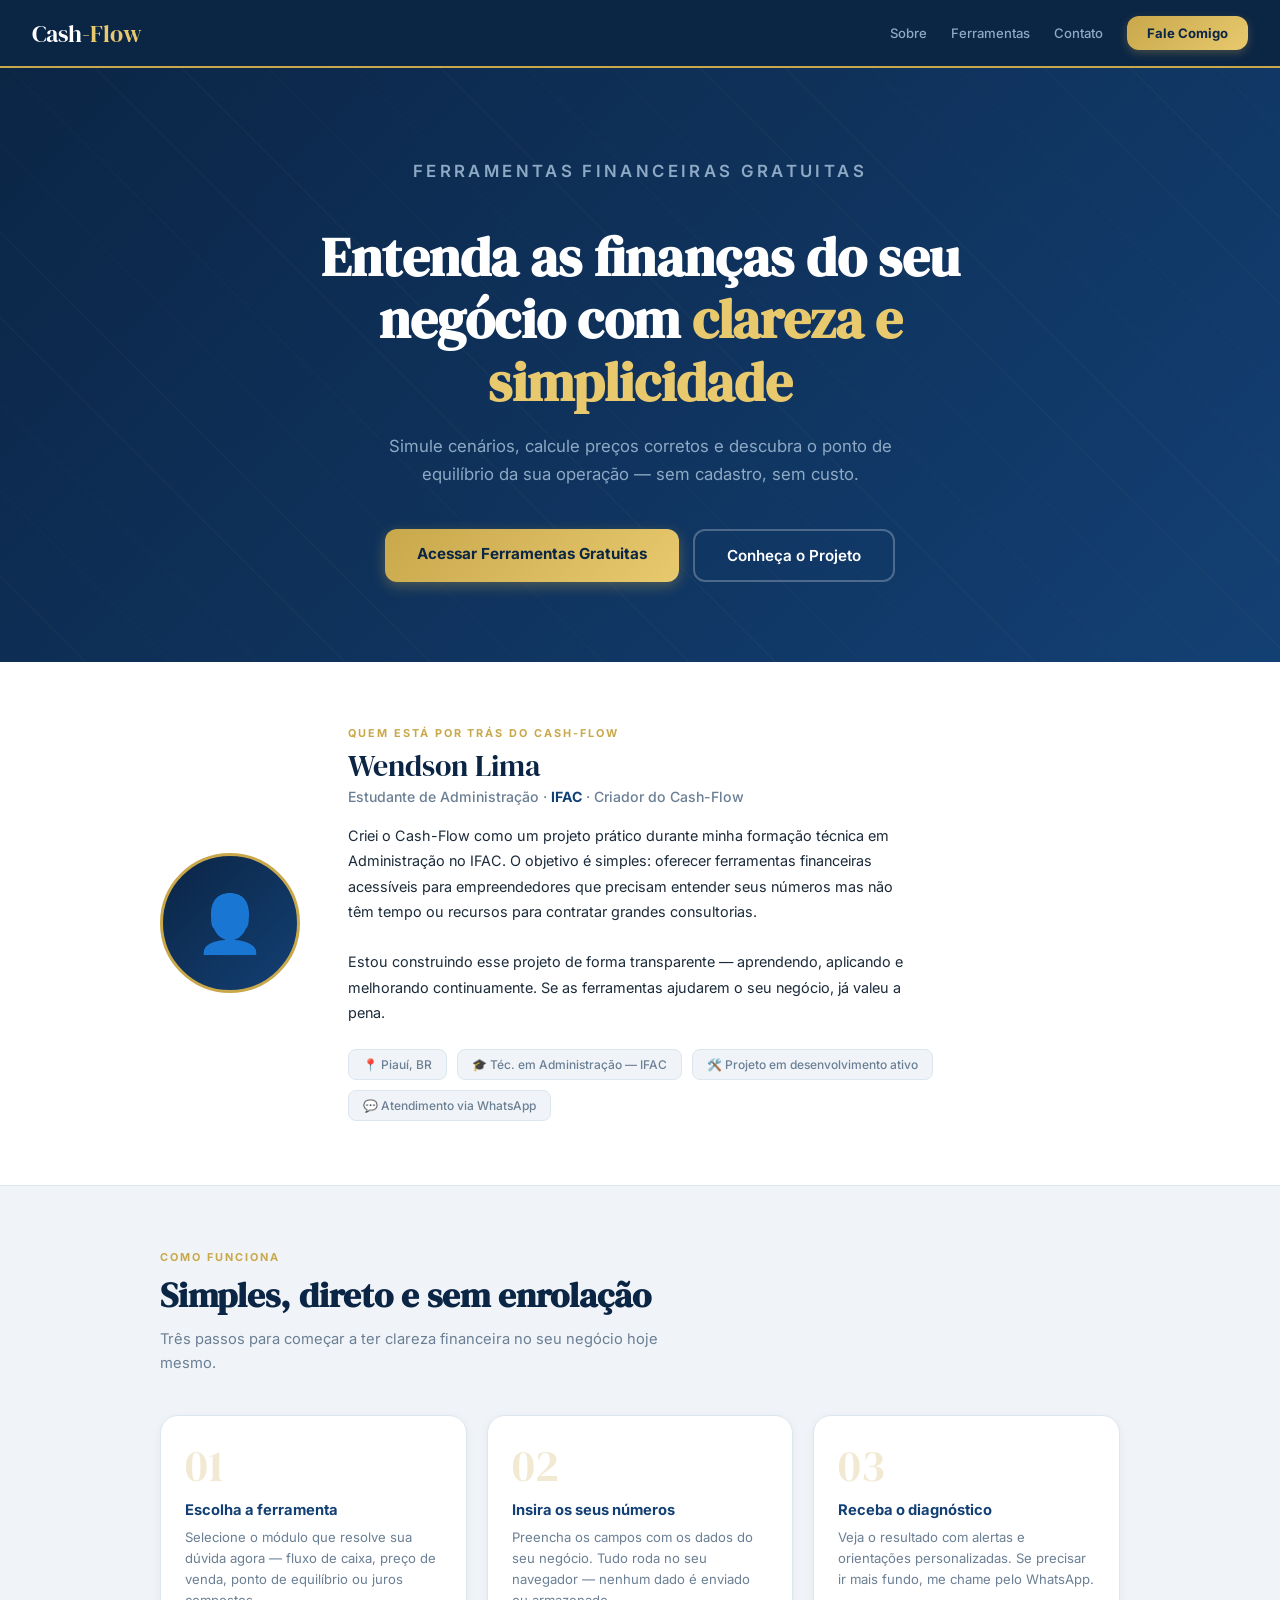
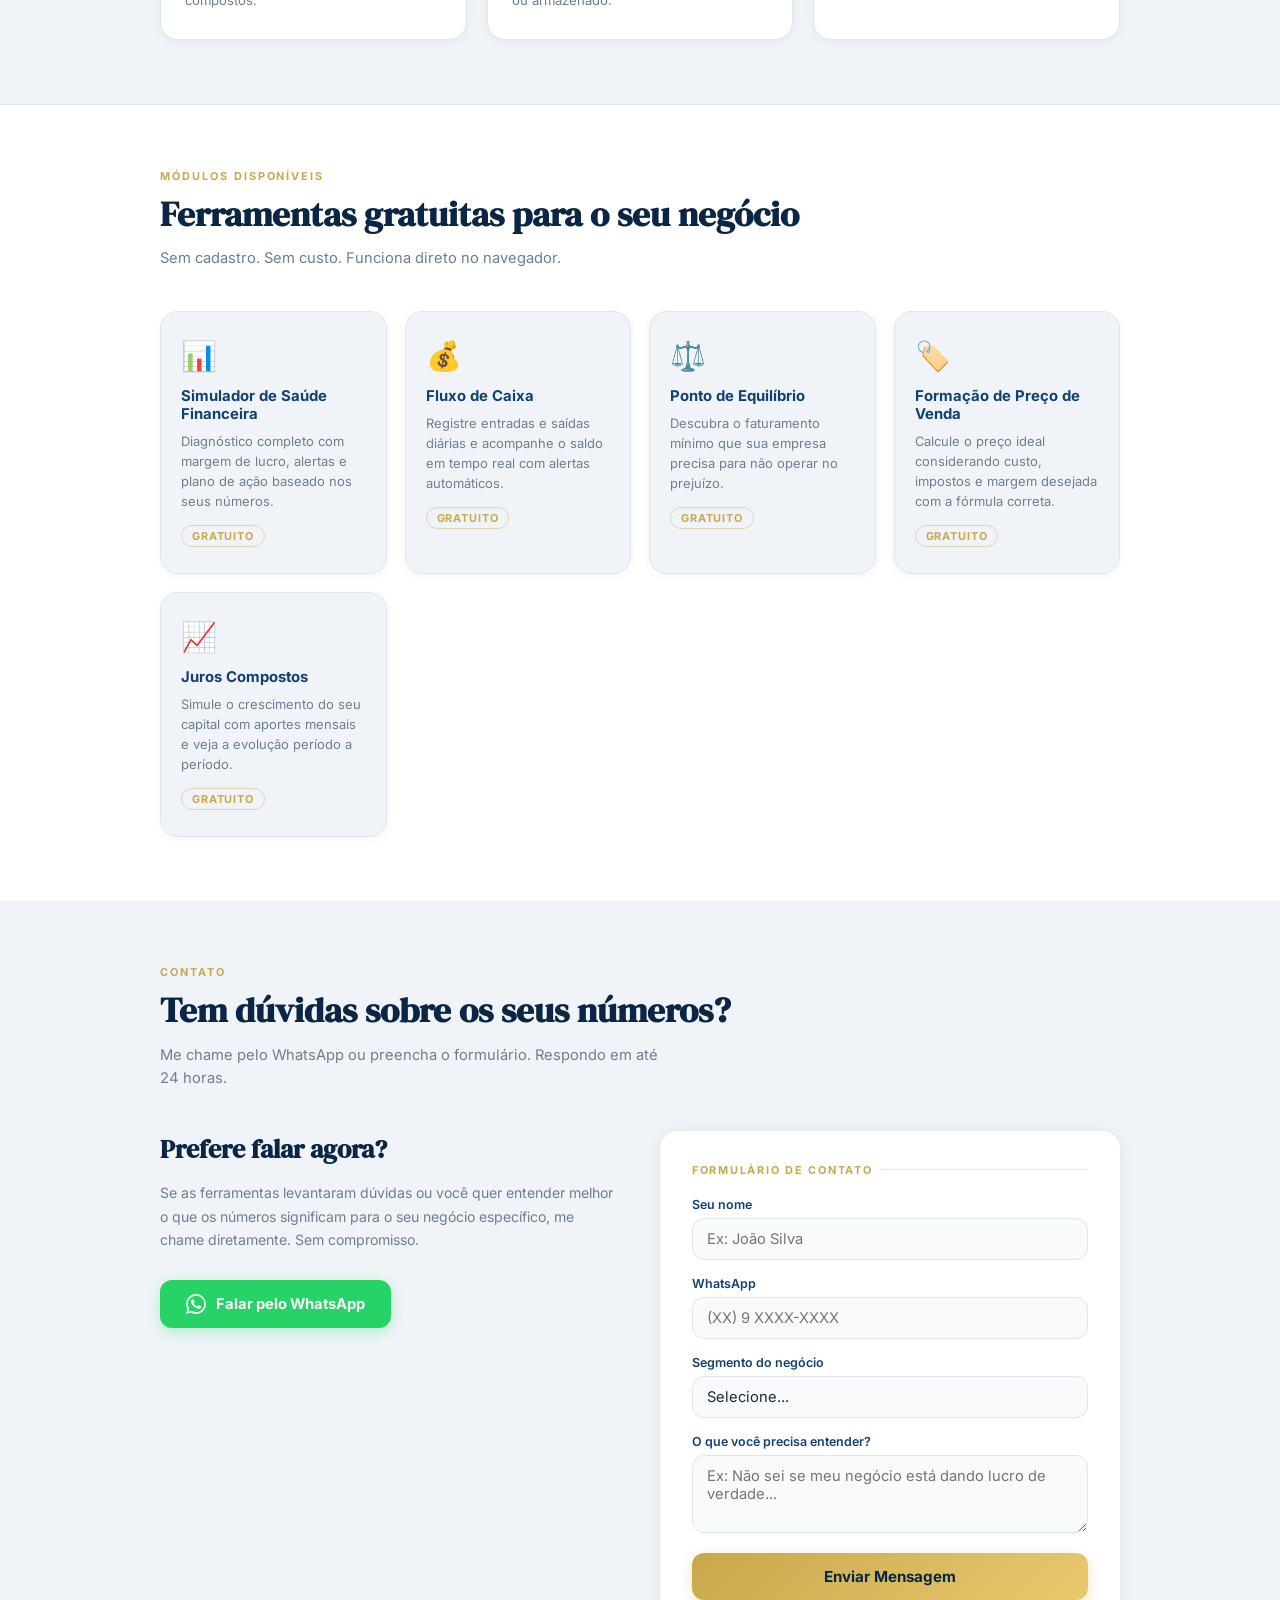
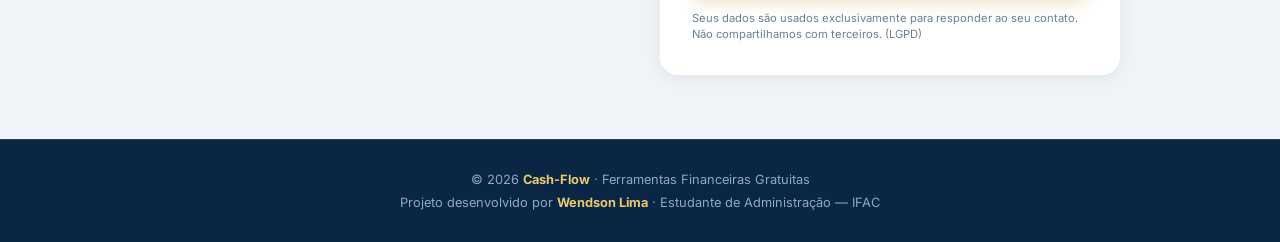
==== index.html @ c9c3072e "Update index.html" ====
<!DOCTYPE html>
<html lang="pt-BR">
<head>
  <meta charset="UTF-8">
  <meta name="viewport" content="width=device-width, initial-scale=1.0">

  <title>Cash-Flow | Ferramentas Financeiras Gratuitas</title>
  <meta name="description" content="Ferramentas gratuitas para gestão financeira do seu negócio: fluxo de caixa, ponto de equilíbrio, formação de preço e juros compostos.">
  <meta name="robots" content="index, follow">
  <meta property="og:title" content="Cash-Flow | Ferramentas Financeiras Gratuitas">
  <meta property="og:description" content="Simule, calcule e entenda as finanças do seu negócio. Ferramentas gratuitas, sem cadastro.">
  <meta property="og:type" content="website">

  <link rel="preconnect" href="https://fonts.googleapis.com">
  <link href="https://fonts.googleapis.com/css2?family=Inter:wght@300;400;500;600;700&family=DM+Serif+Display&display=swap" rel="stylesheet">

  <style>
    :root {
      --navy:       #0b2545;
      --navy-mid:   #134074;
      --gold:       #c9a84c;
      --gold-light: #e8c96e;
      --green:      #1a7a4a;
      --green-bg:   #eafaf1;
      --green-bd:   #a3e4c1;
      --surface:    #ffffff;
      --bg:         #f0f4f8;
      --text:       #1c2b3a;
      --muted:      #6b7f94;
      --border:     #dce6ef;
      --radius:     12px;
      --radius-lg:  18px;
    }

    *, *::before, *::after { box-sizing: border-box; margin: 0; padding: 0; }
    body { font-family: 'Inter', sans-serif; background: var(--bg); color: var(--text); min-height: 100vh; }

    /* ── Header ── */
    .site-header {
      background: var(--navy);
      padding: 16px 32px;
      display: flex; align-items: center; justify-content: space-between;
      border-bottom: 2px solid var(--gold);
      position: sticky; top: 0; z-index: 100;
    }
    .brand { font-family: 'DM Serif Display', serif; font-size: 1.5rem; color: #fff; text-decoration: none; }
    .brand span { color: var(--gold-light); }
    .nav-links { display: flex; align-items: center; gap: 24px; }
    .nav-link { font-size: 0.82rem; color: #8da9c4; text-decoration: none; font-weight: 500; transition: color 0.2s; }
    .nav-link:hover { color: var(--gold-light); }
    .nav-cta {
      background: linear-gradient(135deg, var(--gold), var(--gold-light));
      color: var(--navy); font-weight: 700; font-size: 0.82rem;
      padding: 9px 20px; border-radius: var(--radius); text-decoration: none;
      transition: transform 0.15s, box-shadow 0.15s;
      box-shadow: 0 3px 10px rgba(201,168,76,0.3);
    }
    .nav-cta:hover { transform: translateY(-1px); }
    @media (max-width: 600px) { .nav-links { gap: 12px; } .nav-link { display: none; } }

    /* ── Hero ── */
    .hero {
      background: linear-gradient(135deg, var(--navy) 0%, var(--navy-mid) 100%);
      padding: 90px 24px 80px; text-align: center;
      position: relative; overflow: hidden;
    }
    .hero::before {
      content: ''; position: absolute; inset: 0;
      background: repeating-linear-gradient(45deg, transparent, transparent 60px, rgba(201,168,76,0.04) 60px, rgba(201,168,76,0.04) 61px);
    }
    .hero-eyebrow {
      font-size: 0.72rem; font-weight: 600; letter-spacing: 0.2em;
      text-transform: uppercase; color: var(--gold-light); margin-bottom: 16px; position: relative;
    }
    .hero h1 {
      font-family: 'DM Serif Display', serif;
      font-size: clamp(2.2rem, 5vw, 3.4rem);
      color: #fff; line-height: 1.15; margin-bottom: 20px;
      position: relative; max-width: 700px; margin-left: auto; margin-right: auto;
    }
    .hero h1 em { font-style: normal; color: var(--gold-light); }
    .hero p {
      color: #8da9c4; font-size: 1.05rem; max-width: 520px;
      margin: 0 auto 40px; line-height: 1.65; position: relative;
    }
    .hero-btns { display: flex; gap: 14px; justify-content: center; flex-wrap: wrap; position: relative; }
    .btn-primary {
      display: inline-block; padding: 15px 32px;
      background: linear-gradient(135deg, var(--gold), var(--gold-light));
      color: var(--navy); font-weight: 700; font-size: 0.95rem;
      border-radius: var(--radius); text-decoration: none;
      transition: transform 0.15s, box-shadow 0.15s;
      box-shadow: 0 4px 14px rgba(201,168,76,0.35);
    }
    .btn-primary:hover { transform: translateY(-2px); box-shadow: 0 6px 20px rgba(201,168,76,0.45); }
    .btn-outline {
      display: inline-block; padding: 15px 32px;
      border: 2px solid rgba(255,255,255,0.25); color: #fff;
      font-weight: 600; font-size: 0.95rem; border-radius: var(--radius); text-decoration: none;
      transition: border-color 0.15s, background 0.15s;
    }
    .btn-outline:hover { border-color: var(--gold); background: rgba(201,168,76,0.08); }

    /* ── Sobre ── */
    .sobre-section {
      background: var(--surface);
      border-bottom: 1px solid var(--border);
      padding: 64px 24px;
    }
    .sobre-inner {
      max-width: 960px; margin: 0 auto;
      display: grid; grid-template-columns: auto 1fr; gap: 48px; align-items: center;
    }
    @media (max-width: 680px) { .sobre-inner { grid-template-columns: 1fr; text-align: center; } }

    .sobre-avatar {
      width: 140px; height: 140px; border-radius: 50%;
      background: linear-gradient(135deg, var(--navy), var(--navy-mid));
      border: 3px solid var(--gold);
      display: flex; align-items: center; justify-content: center;
      font-size: 3.5rem; flex-shrink: 0; margin: 0 auto;
    }
    .sobre-eyebrow {
      font-size: 0.68rem; font-weight: 700; letter-spacing: 0.18em;
      text-transform: uppercase; color: var(--gold); margin-bottom: 8px;
    }
    .sobre-nome {
      font-family: 'DM Serif Display', serif; font-size: 1.9rem;
      color: var(--navy); margin-bottom: 4px; line-height: 1.2;
    }
    .sobre-cargo {
      font-size: 0.88rem; color: var(--muted); font-weight: 500; margin-bottom: 18px;
    }
    .sobre-cargo strong { color: var(--navy-mid); }
    .sobre-texto {
      font-size: 0.9rem; color: var(--text); line-height: 1.75;
      margin-bottom: 24px; max-width: 560px;
    }
    .sobre-selos { display: flex; gap: 10px; flex-wrap: wrap; }
    @media (max-width: 680px) { .sobre-selos { justify-content: center; } }
    .selo {
      background: var(--bg); border: 1.5px solid var(--border);
      border-radius: 8px; padding: 7px 14px;
      font-size: 0.75rem; color: var(--muted); font-weight: 500;
    }

    /* ── Como funciona ── */
    .como-section { padding: 64px 24px; background: var(--bg); }
    .section-inner { max-width: 960px; margin: 0 auto; }
    .section-eyebrow {
      font-size: 0.68rem; font-weight: 700; letter-spacing: 0.18em;
      text-transform: uppercase; color: var(--gold); margin-bottom: 10px;
    }
    .section-title {
      font-family: 'DM Serif Display', serif;
      font-size: clamp(1.6rem, 3vw, 2.2rem);
      color: var(--navy); margin-bottom: 12px; line-height: 1.2;
    }
    .section-sub {
      font-size: 0.92rem; color: var(--muted); max-width: 500px;
      line-height: 1.6; margin-bottom: 40px;
    }
    .como-grid {
      display: grid; grid-template-columns: repeat(3, 1fr); gap: 20px;
    }
    @media (max-width: 640px) { .como-grid { grid-template-columns: 1fr; } }

    .como-item {
      background: var(--surface); border-radius: var(--radius-lg);
      padding: 28px 24px; border: 1.5px solid var(--border);
      box-shadow: 0 2px 10px rgba(11,37,69,0.05);
    }
    .como-num {
      font-family: 'DM Serif Display', serif; font-size: 2.8rem;
      color: rgba(201,168,76,0.25); line-height: 1; margin-bottom: 12px;
    }
    .como-item h3 { font-size: 0.92rem; font-weight: 700; color: var(--navy-mid); margin-bottom: 8px; }
    .como-item p  { font-size: 0.82rem; color: var(--muted); line-height: 1.6; }

    /* ── Ferramentas ── */
    .ferramentas-section { padding: 64px 24px; background: var(--surface); border-top: 1px solid var(--border); }
    .tools-grid {
      display: grid; grid-template-columns: repeat(auto-fit, minmax(210px, 1fr)); gap: 18px;
    }
    .tool-card {
      background: var(--bg); border: 1.5px solid var(--border);
      border-radius: var(--radius-lg); padding: 26px 20px;
      text-decoration: none; color: var(--text);
      transition: border-color 0.2s, box-shadow 0.2s, transform 0.15s;
      box-shadow: 0 2px 8px rgba(11,37,69,0.05); display: block;
    }
    .tool-card:hover {
      border-color: var(--gold); box-shadow: 0 6px 20px rgba(201,168,76,0.18);
      transform: translateY(-3px);
    }
    .tool-icon { font-size: 1.8rem; margin-bottom: 14px; }
    .tool-card h3 { font-size: 0.93rem; font-weight: 700; color: var(--navy-mid); margin-bottom: 8px; }
    .tool-card p  { font-size: 0.81rem; color: var(--muted); line-height: 1.55; }
    .tool-badge {
      display: inline-block; margin-top: 14px;
      font-size: 0.68rem; font-weight: 700; letter-spacing: 0.08em;
      text-transform: uppercase; color: var(--gold);
      border: 1px solid rgba(201,168,76,0.4); border-radius: 99px; padding: 3px 10px;
    }

    /* ── Contato ── */
    .contato-section { padding: 64px 24px; background: var(--bg); }
    .contato-grid {
      display: grid; grid-template-columns: 1fr 1fr; gap: 40px; align-items: start;
    }
    @media (max-width: 700px) { .contato-grid { grid-template-columns: 1fr; } }

    .contato-info h3 {
      font-family: 'DM Serif Display', serif; font-size: 1.6rem;
      color: var(--navy); margin-bottom: 14px;
    }
    .contato-info p { font-size: 0.88rem; color: var(--muted); line-height: 1.7; margin-bottom: 28px; }
    .btn-whatsapp {
      display: inline-flex; align-items: center; gap: 10px;
      background: #25D366; color: #fff; font-weight: 700; font-size: 0.92rem;
      padding: 14px 26px; border-radius: var(--radius); text-decoration: none;
      transition: transform 0.15s, box-shadow 0.15s;
      box-shadow: 0 4px 14px rgba(37,211,102,0.3);
    }
    .btn-whatsapp:hover { transform: translateY(-2px); box-shadow: 0 6px 20px rgba(37,211,102,0.4); }

    .contato-card {
      background: var(--surface); border-radius: var(--radius-lg);
      padding: 32px; box-shadow: 0 2px 16px rgba(11,37,69,0.08);
    }
    .card-label {
      font-size: 0.68rem; font-weight: 700; letter-spacing: 0.16em;
      text-transform: uppercase; color: var(--gold); margin-bottom: 20px;
      display: flex; align-items: center; gap: 8px;
    }
    .card-label::after { content: ''; flex: 1; height: 1px; background: var(--border); }

    .form-group { margin-bottom: 16px; }
    .form-group label { display: block; font-size: 0.78rem; font-weight: 600; color: var(--navy-mid); margin-bottom: 6px; }
    .form-group input,
    .form-group select,
    .form-group textarea {
      width: 100%; padding: 11px 14px;
      border: 1.5px solid var(--border); border-radius: var(--radius);
      font-family: 'Inter', sans-serif; font-size: 0.92rem; color: var(--text);
      background: #f8fafc; transition: border-color 0.2s, box-shadow 0.2s;
      appearance: none; resize: vertical;
    }
    .form-group input:focus,
    .form-group select:focus,
    .form-group textarea:focus {
      outline: none; border-color: var(--gold);
      box-shadow: 0 0 0 3px rgba(201,168,76,0.15); background: #fff;
    }
    .btn-enviar {
      width: 100%; padding: 14px;
      background: linear-gradient(135deg, var(--gold), var(--gold-light));
      color: var(--navy); font-family: 'Inter', sans-serif; font-size: 0.95rem;
      font-weight: 700; border: none; border-radius: var(--radius); cursor: pointer;
      transition: transform 0.15s, box-shadow 0.15s;
      box-shadow: 0 4px 14px rgba(201,168,76,0.3);
    }
    .btn-enviar:hover { transform: translateY(-1px); box-shadow: 0 6px 20px rgba(201,168,76,0.4); }
    .aviso-lgpd { font-size: 0.7rem; color: var(--muted); margin-top: 10px; line-height: 1.5; }

    /* ── Footer ── */
    .site-footer {
      background: var(--navy); border-top: 1px solid rgba(201,168,76,0.2);
      padding: 28px 24px; text-align: center;
    }
    .site-footer p { color: #8da9c4; font-size: 0.8rem; line-height: 1.8; }
    .site-footer strong { color: var(--gold-light); }

    .divider { height: 1px; background: var(--border); }
  </style>
</head>
<body>

  <!-- Header -->
  <header class="site-header">
    <a href="index.html" class="brand">Cash<span>-Flow</span></a>
    <nav class="nav-links">
      <a href="#sobre" class="nav-link">Sobre</a>
      <a href="#ferramentas" class="nav-link">Ferramentas</a>
      <a href="#contato" class="nav-link">Contato</a>
      <a href="#contato" class="nav-cta">Fale Comigo</a>
    </nav>
  </header>

  <!-- Hero -->
  <section class="hero">
    <p class="hero-eyebrow">Ferramentas Financeiras Gratuitas</p>
    <h1>Entenda as finanças do seu negócio com <em>clareza e simplicidade</em></h1>
    <p>Simule cenários, calcule preços corretos e descubra o ponto de equilíbrio da sua operação — sem cadastro, sem custo.</p>
    <div class="hero-btns">
      <a href="#ferramentas" class="btn-primary">Acessar Ferramentas Gratuitas</a>
      <a href="#sobre" class="btn-outline">Conheça o Projeto</a>
    </div>
  </section>

  <!-- Sobre -->
  <section class="sobre-section" id="sobre">
    <div class="sobre-inner">
      <div class="sobre-avatar">👤</div>
      <div>
        <div class="sobre-eyebrow">Quem está por trás do Cash-Flow</div>
        <!-- PREENCHA com seu nome -->
        <div class="sobre-nome">Wendson Lima</div>
        <div class="sobre-cargo">Estudante de Administração · <strong>IFAC</strong> · Criador do Cash-Flow</div>
        <p class="sobre-texto">
          Criei o Cash-Flow como um projeto prático durante minha formação técnica em Administração no IFAC.
          O objetivo é simples: oferecer ferramentas financeiras acessíveis para empreendedores que precisam
          entender seus números mas não têm tempo ou recursos para contratar grandes consultorias.
          <br><br>
          Estou construindo esse projeto de forma transparente — aprendendo, aplicando e melhorando
          continuamente. Se as ferramentas ajudarem o seu negócio, já valeu a pena.
        </p>
        <div class="sobre-selos">
          <!-- PREENCHA com sua cidade -->
          <div class="selo">📍 Piauí, BR</div>
          <div class="selo">🎓 Téc. em Administração — IFAC</div>
          <div class="selo">🛠️ Projeto em desenvolvimento ativo</div>
          <div class="selo">💬 Atendimento via WhatsApp</div>
        </div>
      </div>
    </div>
  </section>

  <!-- Como funciona -->
  <section class="como-section">
    <div class="section-inner">
      <div class="section-eyebrow">Como Funciona</div>
      <h2 class="section-title">Simples, direto e sem enrolação</h2>
      <p class="section-sub">Três passos para começar a ter clareza financeira no seu negócio hoje mesmo.</p>

      <div class="como-grid">
        <div class="como-item">
          <div class="como-num">01</div>
          <h3>Escolha a ferramenta</h3>
          <p>Selecione o módulo que resolve sua dúvida agora — fluxo de caixa, preço de venda, ponto de equilíbrio ou juros compostos.</p>
        </div>
        <div class="como-item">
          <div class="como-num">02</div>
          <h3>Insira os seus números</h3>
          <p>Preencha os campos com os dados do seu negócio. Tudo roda no seu navegador — nenhum dado é enviado ou armazenado.</p>
        </div>
        <div class="como-item">
          <div class="como-num">03</div>
          <h3>Receba o diagnóstico</h3>
          <p>Veja o resultado com alertas e orientações personalizadas. Se precisar ir mais fundo, me chame pelo WhatsApp.</p>
        </div>
      </div>
    </div>
  </section>

  <!-- Ferramentas -->
  <section class="ferramentas-section" id="ferramentas">
    <div class="section-inner">
      <div class="section-eyebrow">Módulos Disponíveis</div>
      <h2 class="section-title">Ferramentas gratuitas para o seu negócio</h2>
      <p class="section-sub">Sem cadastro. Sem custo. Funciona direto no navegador.</p>

      <div class="tools-grid">
        <a href="fluxo-de-caixa.html" class="tool-card">
          <div class="tool-icon">📊</div>
          <h3>Simulador de Saúde Financeira</h3>
          <p>Diagnóstico completo com margem de lucro, alertas e plano de ação baseado nos seus números.</p>
          <span class="tool-badge">Gratuito</span>
        </a>
        <a href="fluxo-de-caixa-real.html" class="tool-card">
          <div class="tool-icon">💰</div>
          <h3>Fluxo de Caixa</h3>
          <p>Registre entradas e saídas diárias e acompanhe o saldo em tempo real com alertas automáticos.</p>
          <span class="tool-badge">Gratuito</span>
        </a>
        <a href="ponto-equilibrio.html" class="tool-card">
          <div class="tool-icon">⚖️</div>
          <h3>Ponto de Equilíbrio</h3>
          <p>Descubra o faturamento mínimo que sua empresa precisa para não operar no prejuízo.</p>
          <span class="tool-badge">Gratuito</span>
        </a>
        <a href="formacao-de-preco.html" class="tool-card">
          <div class="tool-icon">🏷️</div>
          <h3>Formação de Preço de Venda</h3>
          <p>Calcule o preço ideal considerando custo, impostos e margem desejada com a fórmula correta.</p>
          <span class="tool-badge">Gratuito</span>
        </a>
        <a href="juros-compostos.html" class="tool-card">
          <div class="tool-icon">📈</div>
          <h3>Juros Compostos</h3>
          <p>Simule o crescimento do seu capital com aportes mensais e veja a evolução período a período.</p>
          <span class="tool-badge">Gratuito</span>
        </a>
      </div>
    </div>
  </section>

  <!-- Contato -->
  <section class="contato-section" id="contato">
    <div class="section-inner">
      <div class="section-eyebrow">Contato</div>
      <h2 class="section-title">Tem dúvidas sobre os seus números?</h2>
      <p class="section-sub">Me chame pelo WhatsApp ou preencha o formulário. Respondo em até 24 horas.</p>

      <div class="contato-grid">
        <div class="contato-info">
          <h3>Prefere falar agora?</h3>
          <p>
            Se as ferramentas levantaram dúvidas ou você quer entender melhor o que os números significam
            para o seu negócio específico, me chame diretamente. Sem compromisso.
          </p>
          <!-- PREENCHA: substitua pelo seu número (DDI+DDD+número) -->
          <a href="https://wa.me/5568999999999?text=Olá%20Wendson!%20Vi%20o%20site%20Cash-Flow%20e%20gostaria%20de%20tirar%20uma%20dúvida%20sobre%20as%20finanças%20do%20meu%20negócio." class="btn-whatsapp" target="_blank" rel="noopener">
            <svg width="20" height="20" viewBox="0 0 24 24" fill="currentColor">
              <path d="M17.472 14.382c-.297-.149-1.758-.867-2.03-.967-.273-.099-.471-.148-.67.15-.197.297-.767.966-.94 1.164-.173.199-.347.223-.644.075-.297-.15-1.255-.463-2.39-1.475-.883-.788-1.48-1.761-1.653-2.059-.173-.297-.018-.458.13-.606.134-.133.298-.347.446-.52.149-.174.198-.298.298-.497.099-.198.05-.371-.025-.52-.075-.149-.669-1.612-.916-2.207-.242-.579-.487-.5-.669-.51-.173-.008-.371-.01-.57-.01-.198 0-.52.074-.792.372-.272.297-1.04 1.016-1.04 2.479 0 1.462 1.065 2.875 1.213 3.074.149.198 2.096 3.2 5.077 4.487.709.306 1.262.489 1.694.625.712.227 1.36.195 1.871.118.571-.085 1.758-.719 2.006-1.413.248-.694.248-1.289.173-1.413-.074-.124-.272-.198-.57-.347m-5.421 7.403h-.004a9.87 9.87 0 01-5.031-1.378l-.361-.214-3.741.982.998-3.648-.235-.374a9.86 9.86 0 01-1.51-5.26c.001-5.45 4.436-9.884 9.888-9.884 2.64 0 5.122 1.03 6.988 2.898a9.825 9.825 0 012.893 6.994c-.003 5.45-4.437 9.884-9.885 9.884m8.413-18.297A11.815 11.815 0 0012.05 0C5.495 0 .16 5.335.157 11.892c0 2.096.547 4.142 1.588 5.945L.057 24l6.305-1.654a11.882 11.882 0 005.683 1.448h.005c6.554 0 11.89-5.335 11.893-11.893a11.821 11.821 0 00-3.48-8.413z"/>
            </svg>
            Falar pelo WhatsApp
          </a>
        </div>

        <div class="contato-card">
          <div class="card-label">Formulário de Contato</div>
          <div class="form-group">
            <label for="nome">Seu nome</label>
            <input type="text" id="nome" placeholder="Ex: João Silva">
          </div>
          <div class="form-group">
            <label for="whatsapp">WhatsApp</label>
            <input type="tel" id="whatsapp" placeholder="(XX) 9 XXXX-XXXX">
          </div>
          <div class="form-group">
            <label for="segmento">Segmento do negócio</label>
            <select id="segmento">
              <option value="">Selecione...</option>
              <option>Comércio</option>
              <option>Serviços</option>
              <option>Indústria</option>
              <option>Alimentação</option>
              <option>Saúde e estética</option>
              <option>Tecnologia</option>
              <option>Outro</option>
            </select>
          </div>
          <div class="form-group">
            <label for="mensagem">O que você precisa entender?</label>
            <textarea id="mensagem" rows="3" placeholder="Ex: Não sei se meu negócio está dando lucro de verdade..."></textarea>
          </div>
          <button class="btn-enviar" onclick="enviarWhatsApp()">Enviar Mensagem</button>
          <p class="aviso-lgpd">Seus dados são usados exclusivamente para responder ao seu contato. Não compartilhamos com terceiros. (LGPD)</p>
        </div>
      </div>
    </div>
  </section>

  <!-- Footer -->
  <footer class="site-footer">
    <p>
      &copy; 2026 <strong>Cash-Flow</strong> · Ferramentas Financeiras Gratuitas<br>
      Projeto desenvolvido por <strong>Wendson Lima</strong> · Estudante de Administração — IFAC
    </p>
  </footer>

  <script>
    function enviarWhatsApp() {
      const nome     = document.getElementById('nome').value.trim();
      const whats    = document.getElementById('whatsapp').value.trim();
      const segmento = document.getElementById('segmento').value;
      const mensagem = document.getElementById('mensagem').value.trim();

      if (!nome || !whats) {
        alert('Preencha pelo menos seu nome e WhatsApp para continuar.');
        return;
      }

      const texto =
        `Olá Wendson! Vi o site Cash-Flow e gostaria de uma ajuda.\n\n` +
        `👤 Nome: ${nome}\n` +
        `📱 WhatsApp: ${whats}\n` +
        `🏢 Segmento: ${segmento || 'Não informado'}\n\n` +
        `📝 O que preciso entender:\n${mensagem || 'Não informado'}`;

      // PREENCHA: substitua pelo seu número real
      const numero = '5568999999999';
      window.open(`https://wa.me/${numero}?text=${encodeURIComponent(texto)}`, '_blank');
    }
  </script>

</body>
</html>
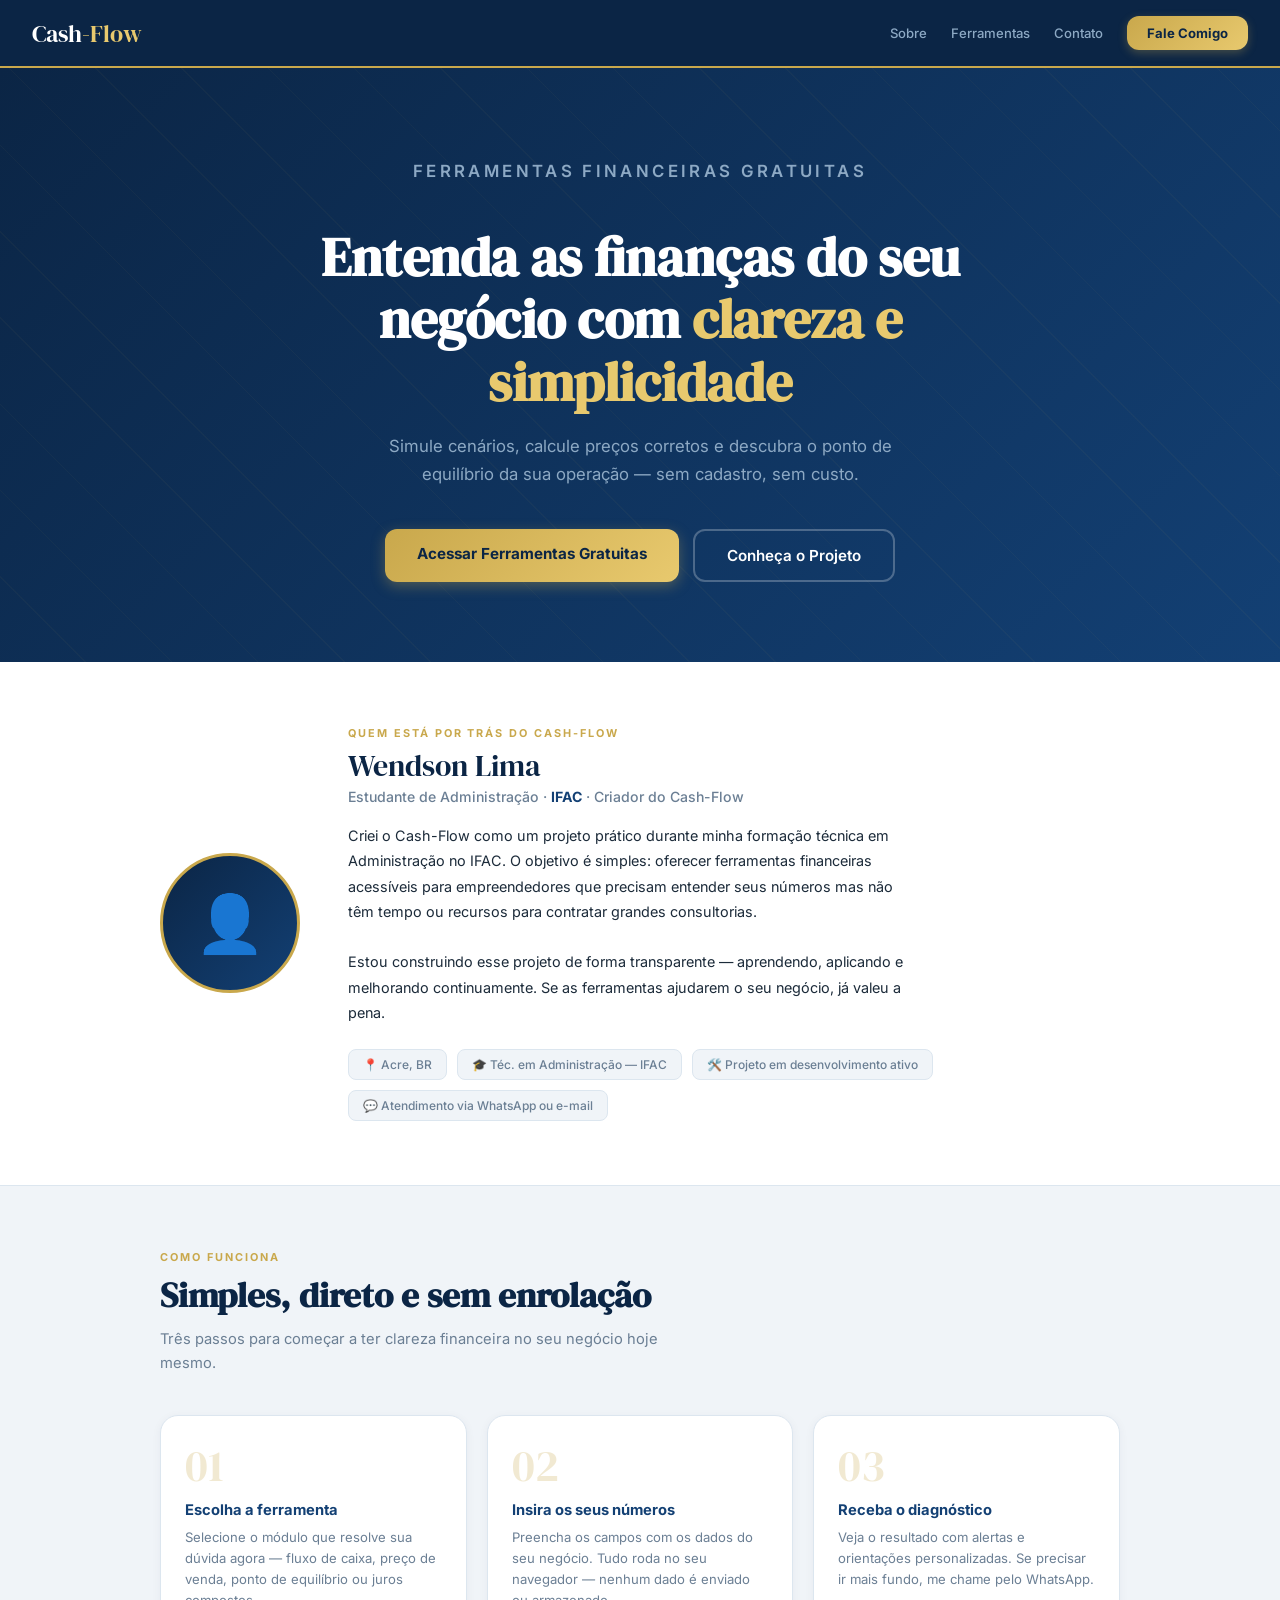
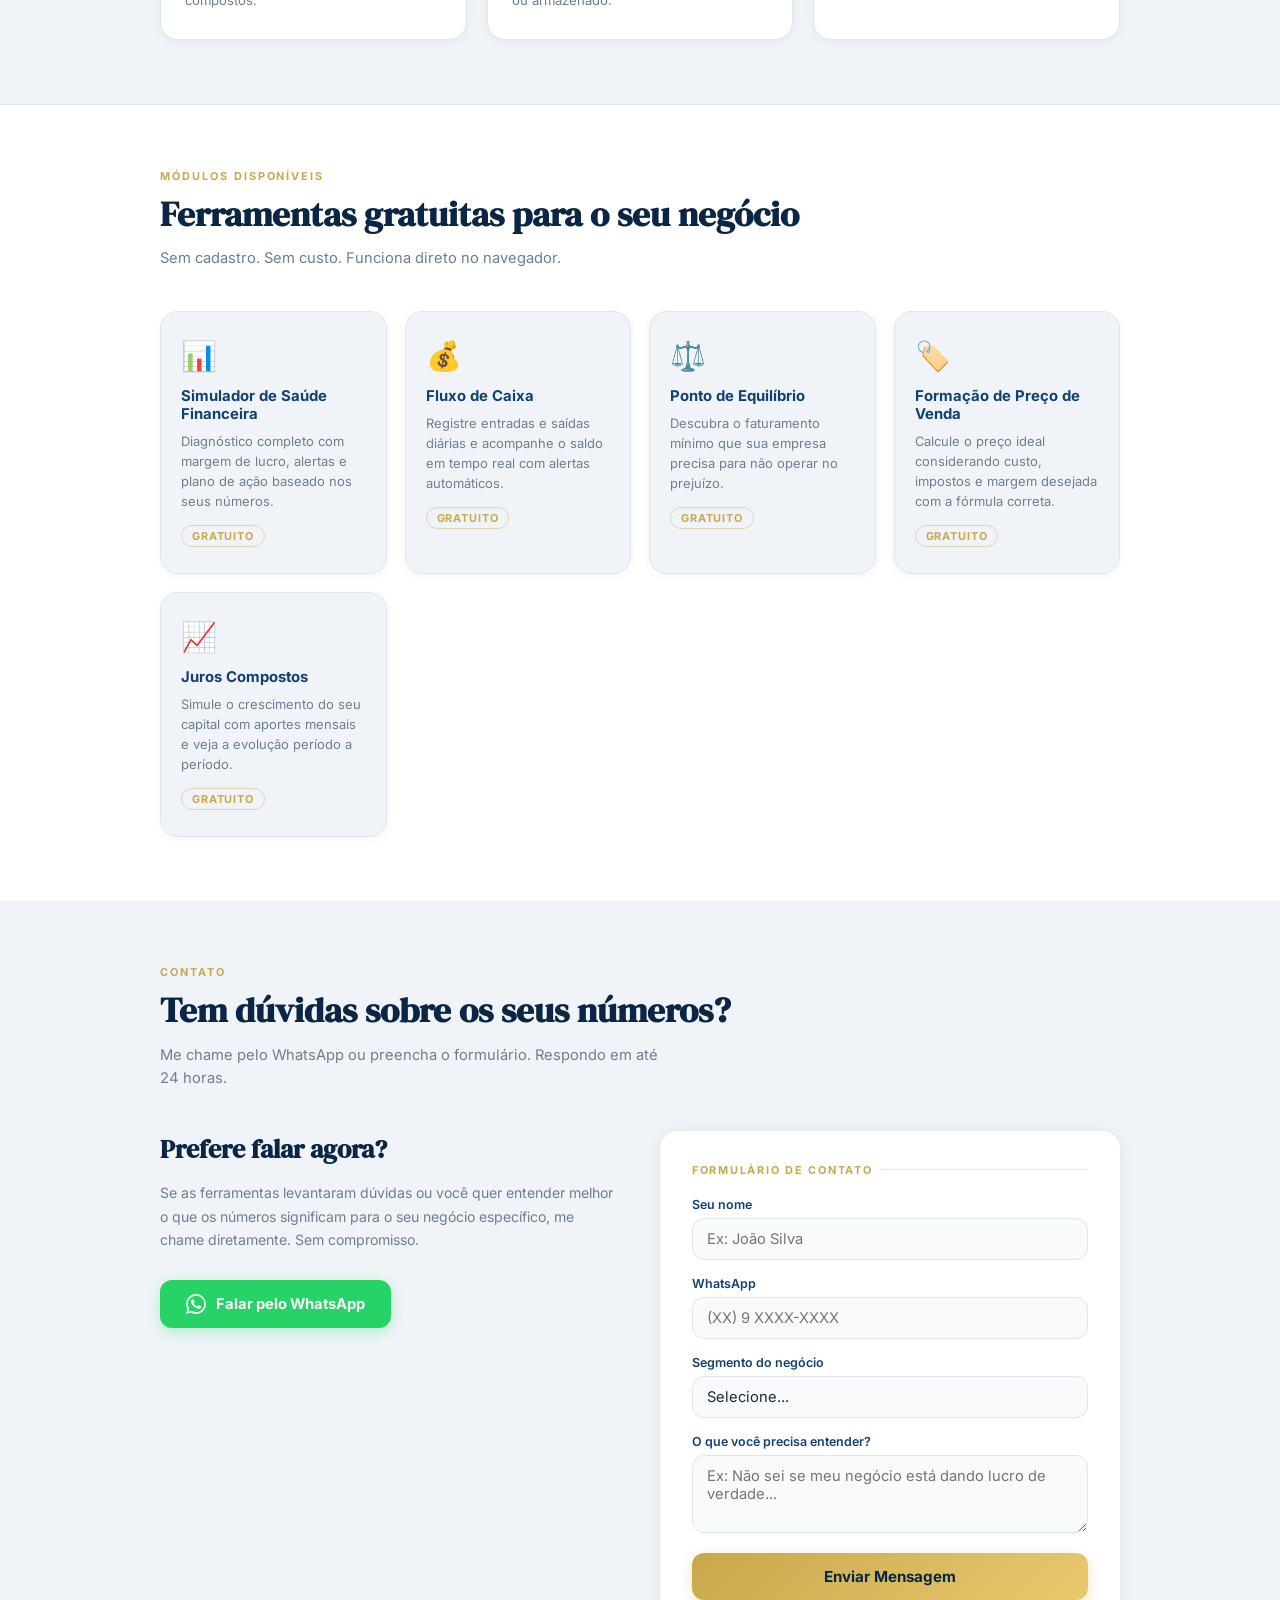
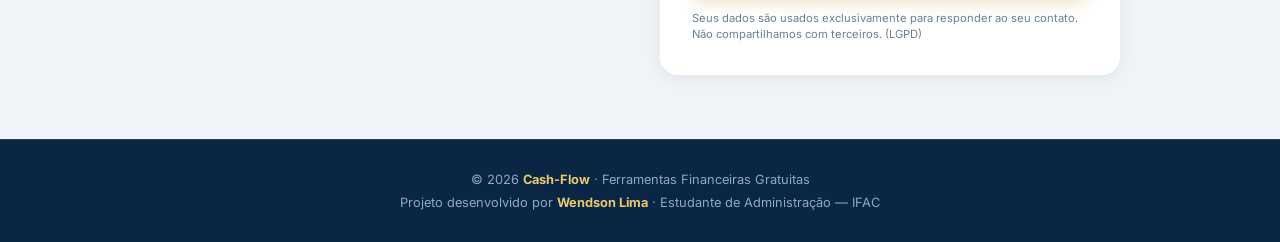
==== commit a5b859b8: "Update index.html" ====
--- a/index.html
+++ b/index.html
@@ -317,10 +317,10 @@
         </p>
         <div class="sobre-selos">
           <!-- PREENCHA com sua cidade -->
-          <div class="selo">📍 Piauí, BR</div>
+          <div class="selo">📍 Acre, BR</div>
           <div class="selo">🎓 Téc. em Administração — IFAC</div>
           <div class="selo">🛠️ Projeto em desenvolvimento ativo</div>
-          <div class="selo">💬 Atendimento via WhatsApp</div>
+          <div class="selo">💬 Atendimento via WhatsApp ou e-mail</div>
         </div>
       </div>
     </div>
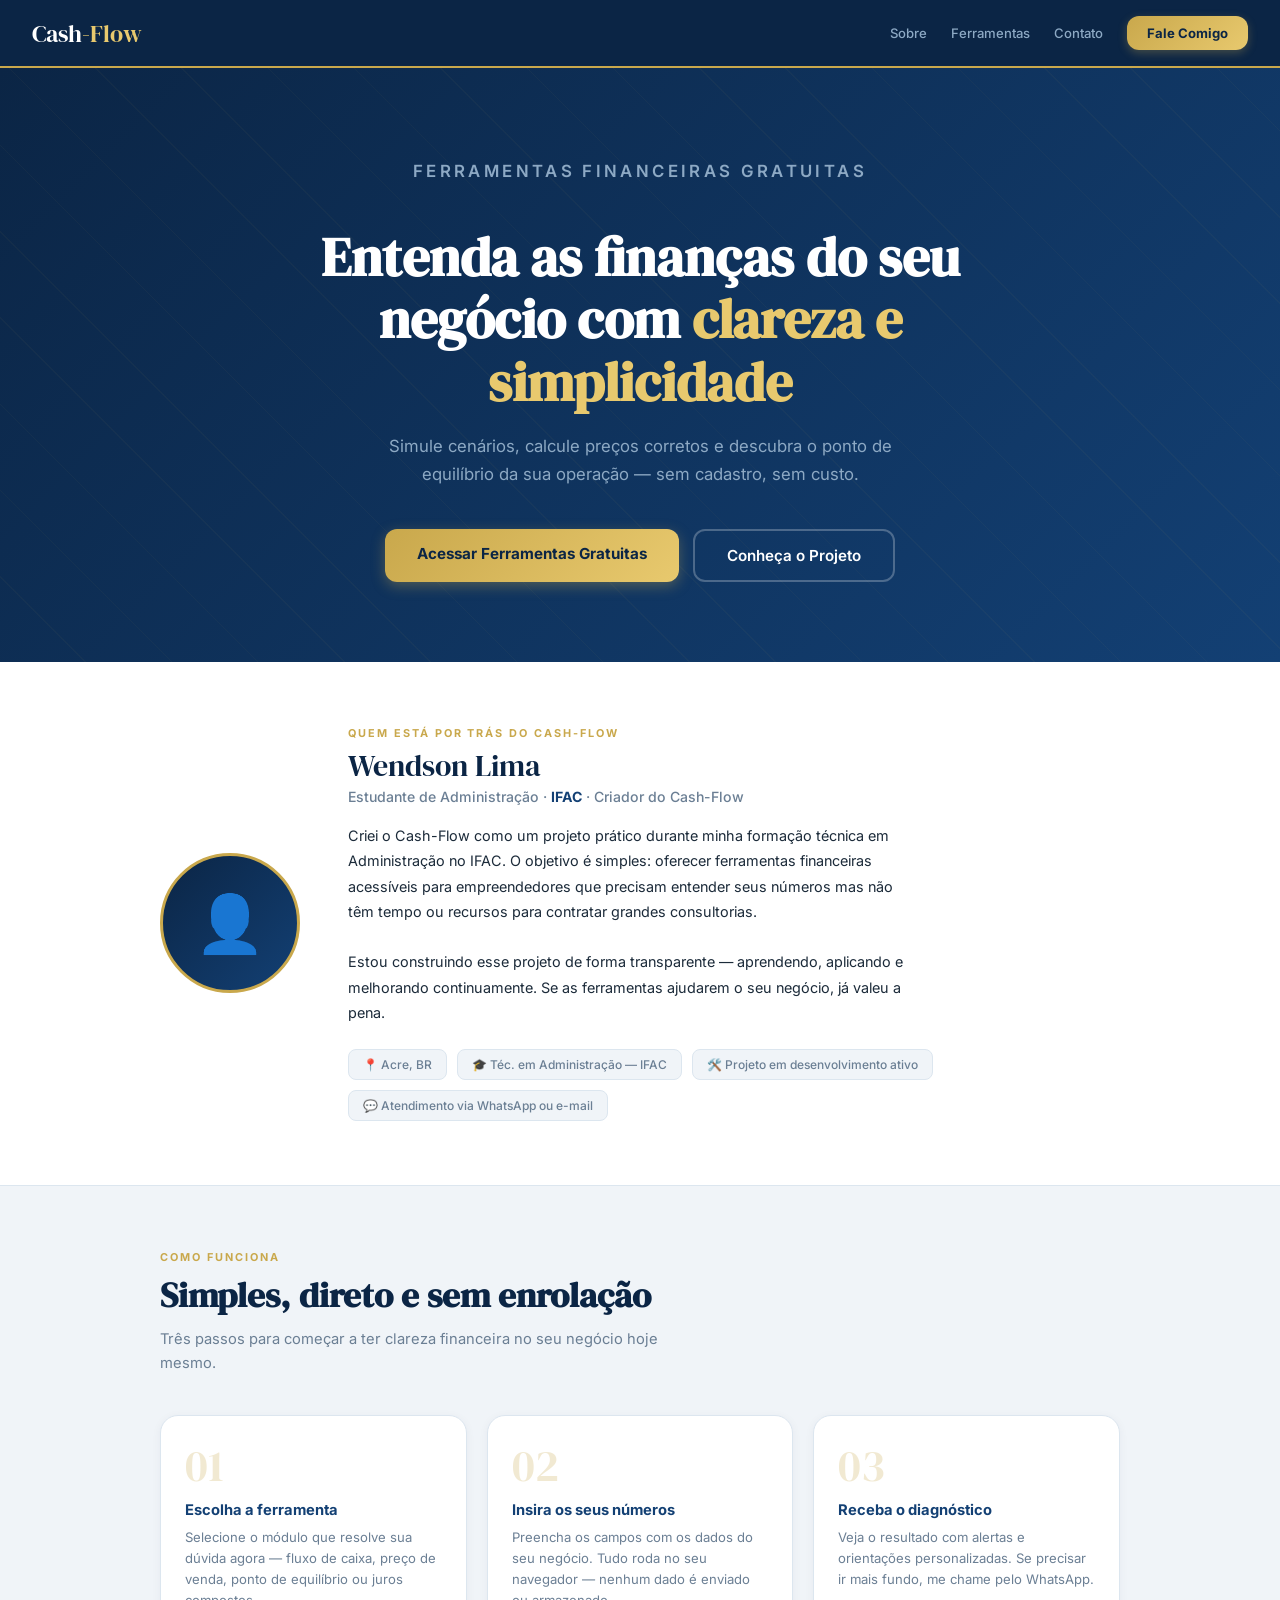
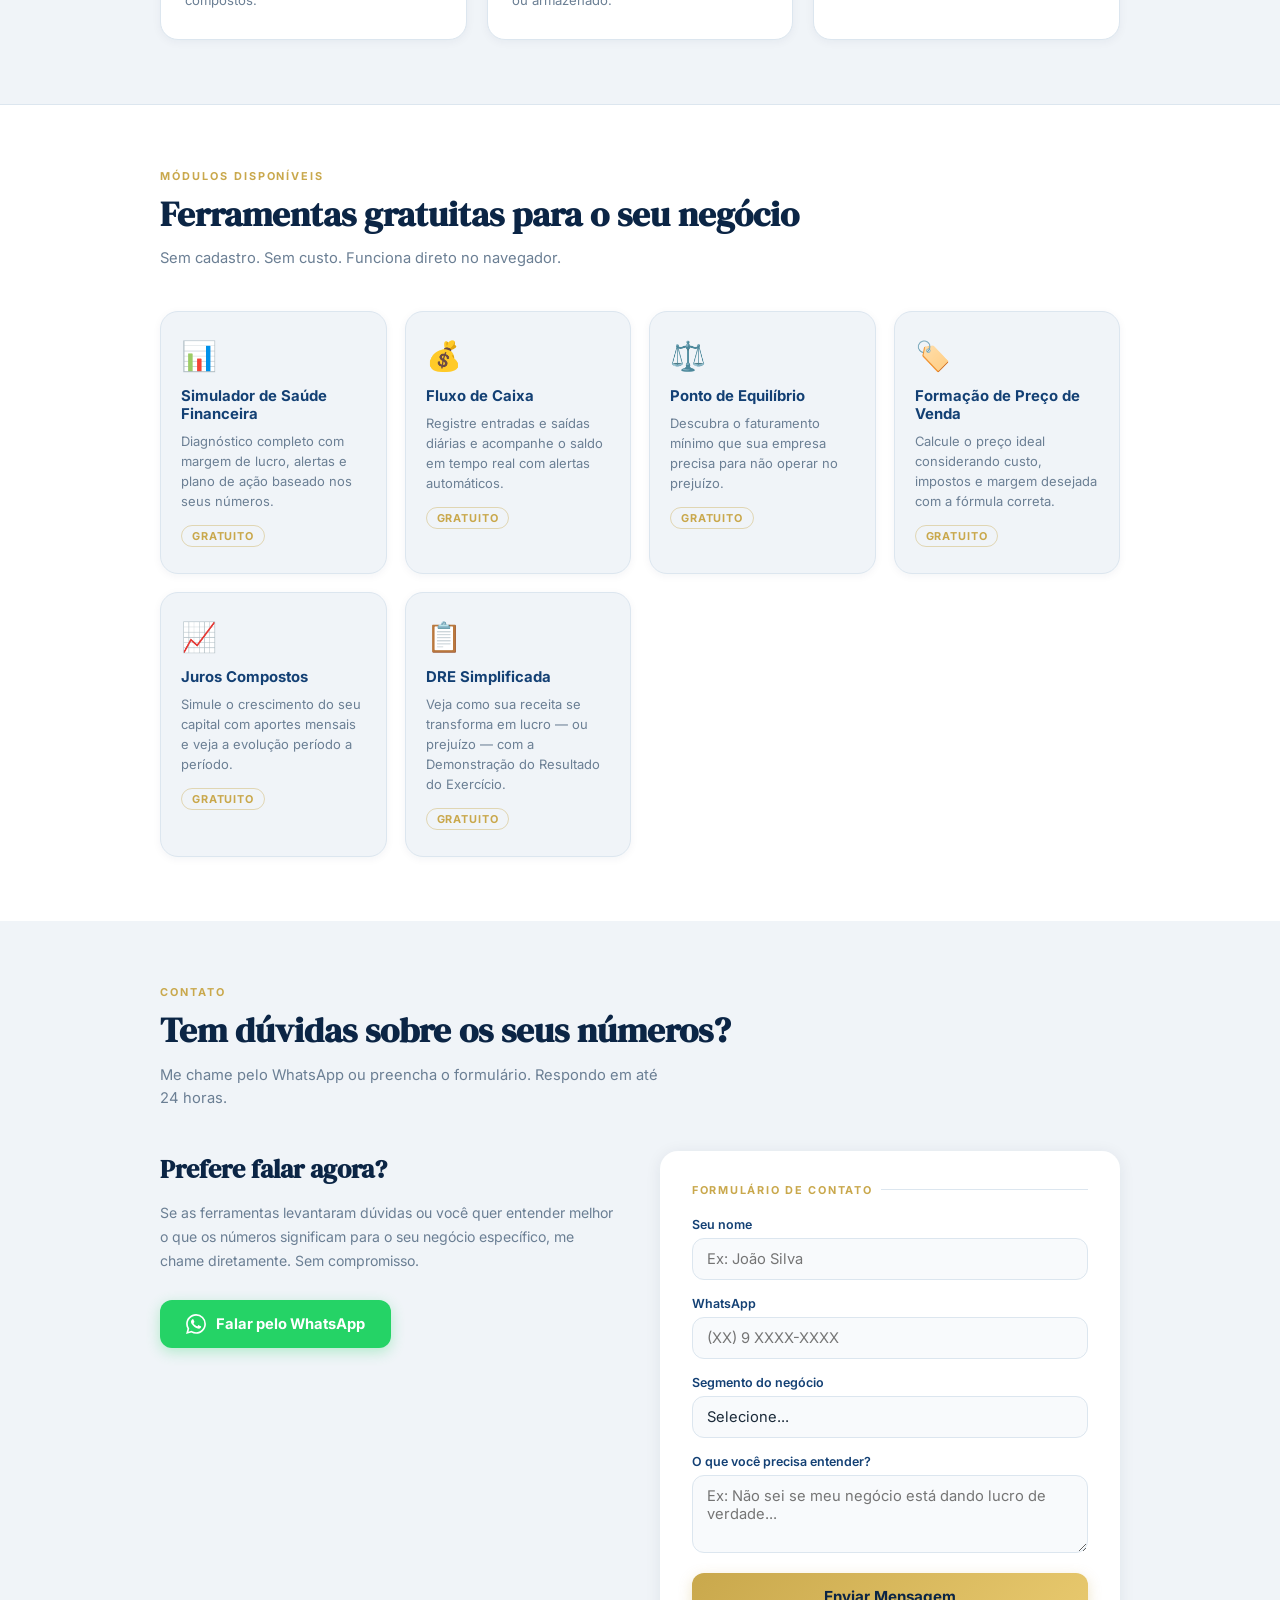
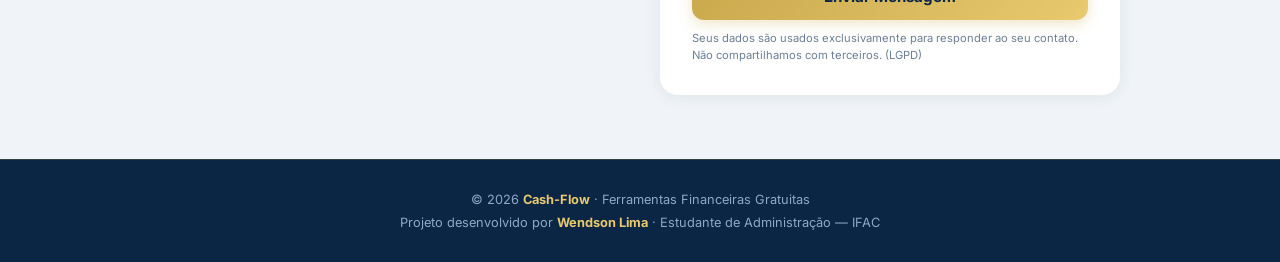
==== commit f1eaf1e7: "Update index.html" ====
--- a/index.html
+++ b/index.html
@@ -389,6 +389,12 @@
           <div class="tool-icon">📈</div>
           <h3>Juros Compostos</h3>
           <p>Simule o crescimento do seu capital com aportes mensais e veja a evolução período a período.</p>
+          <span class="tool-badge">Gratuito</span>
+        </a>
+        <a href="dre.html" class="tool-card">
+          <div class="tool-icon">📋</div>
+          <h3>DRE Simplificada</h3>
+          <p>Veja como sua receita se transforma em lucro — ou prejuízo — com a Demonstração do Resultado do Exercício.</p>
           <span class="tool-badge">Gratuito</span>
         </a>
       </div>
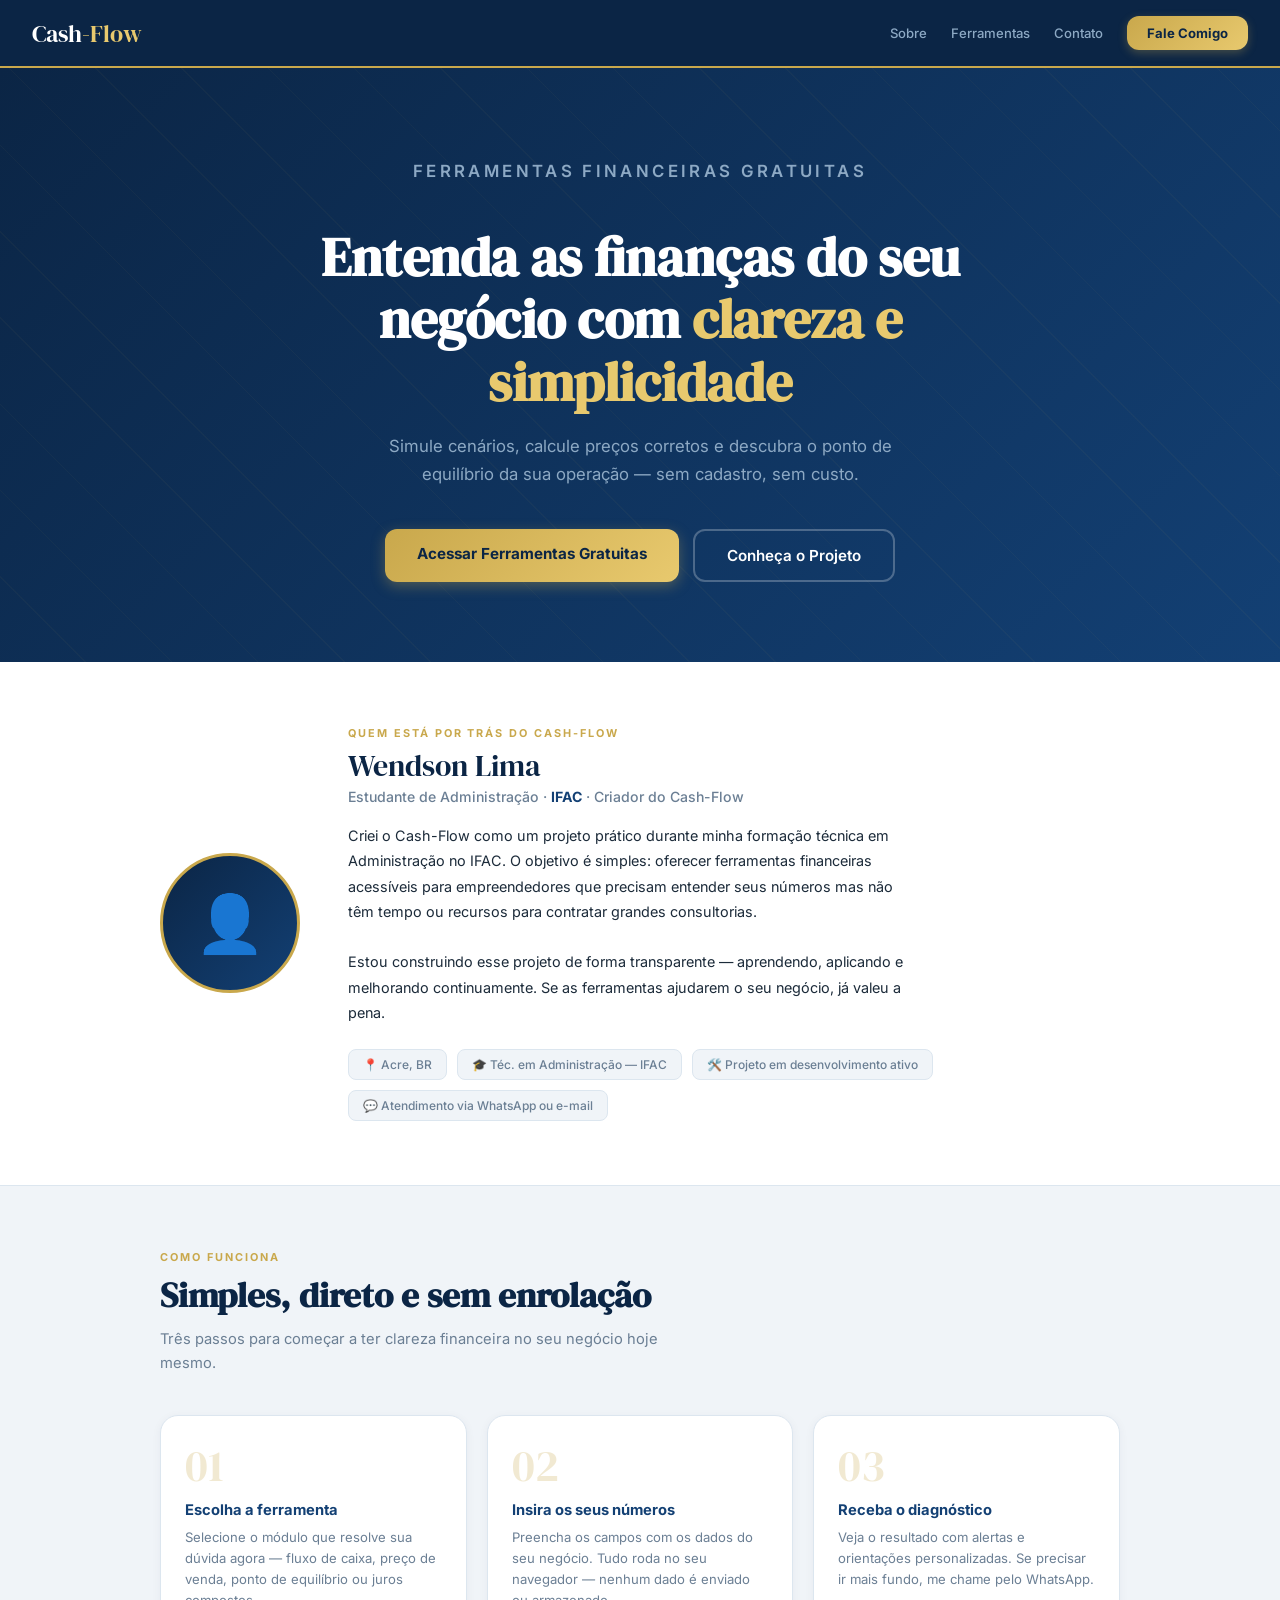
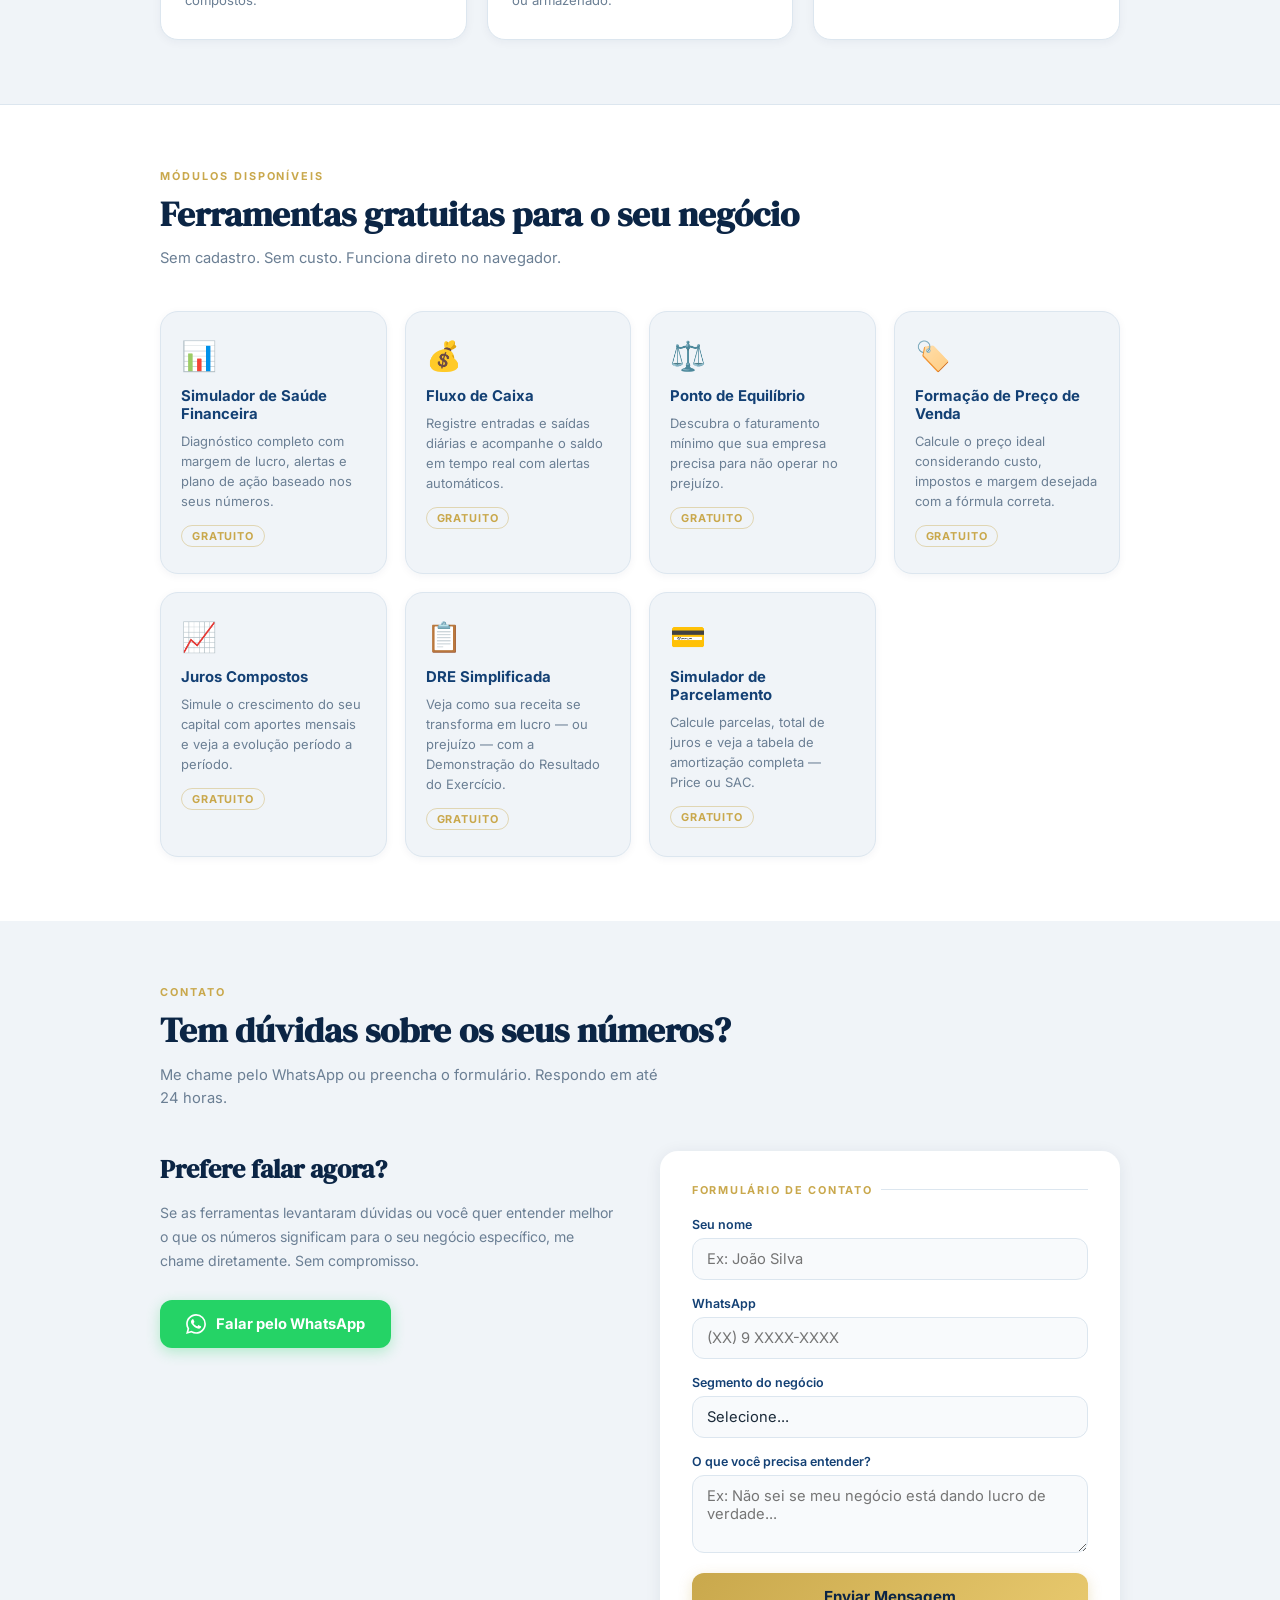
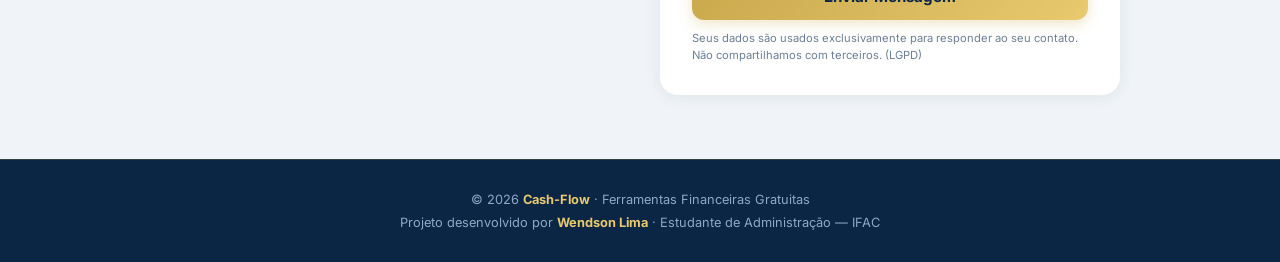
==== commit 4fa16ea0: "Update index.html" ====
--- a/index.html
+++ b/index.html
@@ -395,6 +395,12 @@
           <div class="tool-icon">📋</div>
           <h3>DRE Simplificada</h3>
           <p>Veja como sua receita se transforma em lucro — ou prejuízo — com a Demonstração do Resultado do Exercício.</p>
+          <span class="tool-badge">Gratuito</span>
+        </a>
+        <a href="parcelamento.html" class="tool-card">
+          <div class="tool-icon">💳</div>
+          <h3>Simulador de Parcelamento</h3>
+          <p>Calcule parcelas, total de juros e veja a tabela de amortização completa — Price ou SAC.</p>
           <span class="tool-badge">Gratuito</span>
         </a>
       </div>
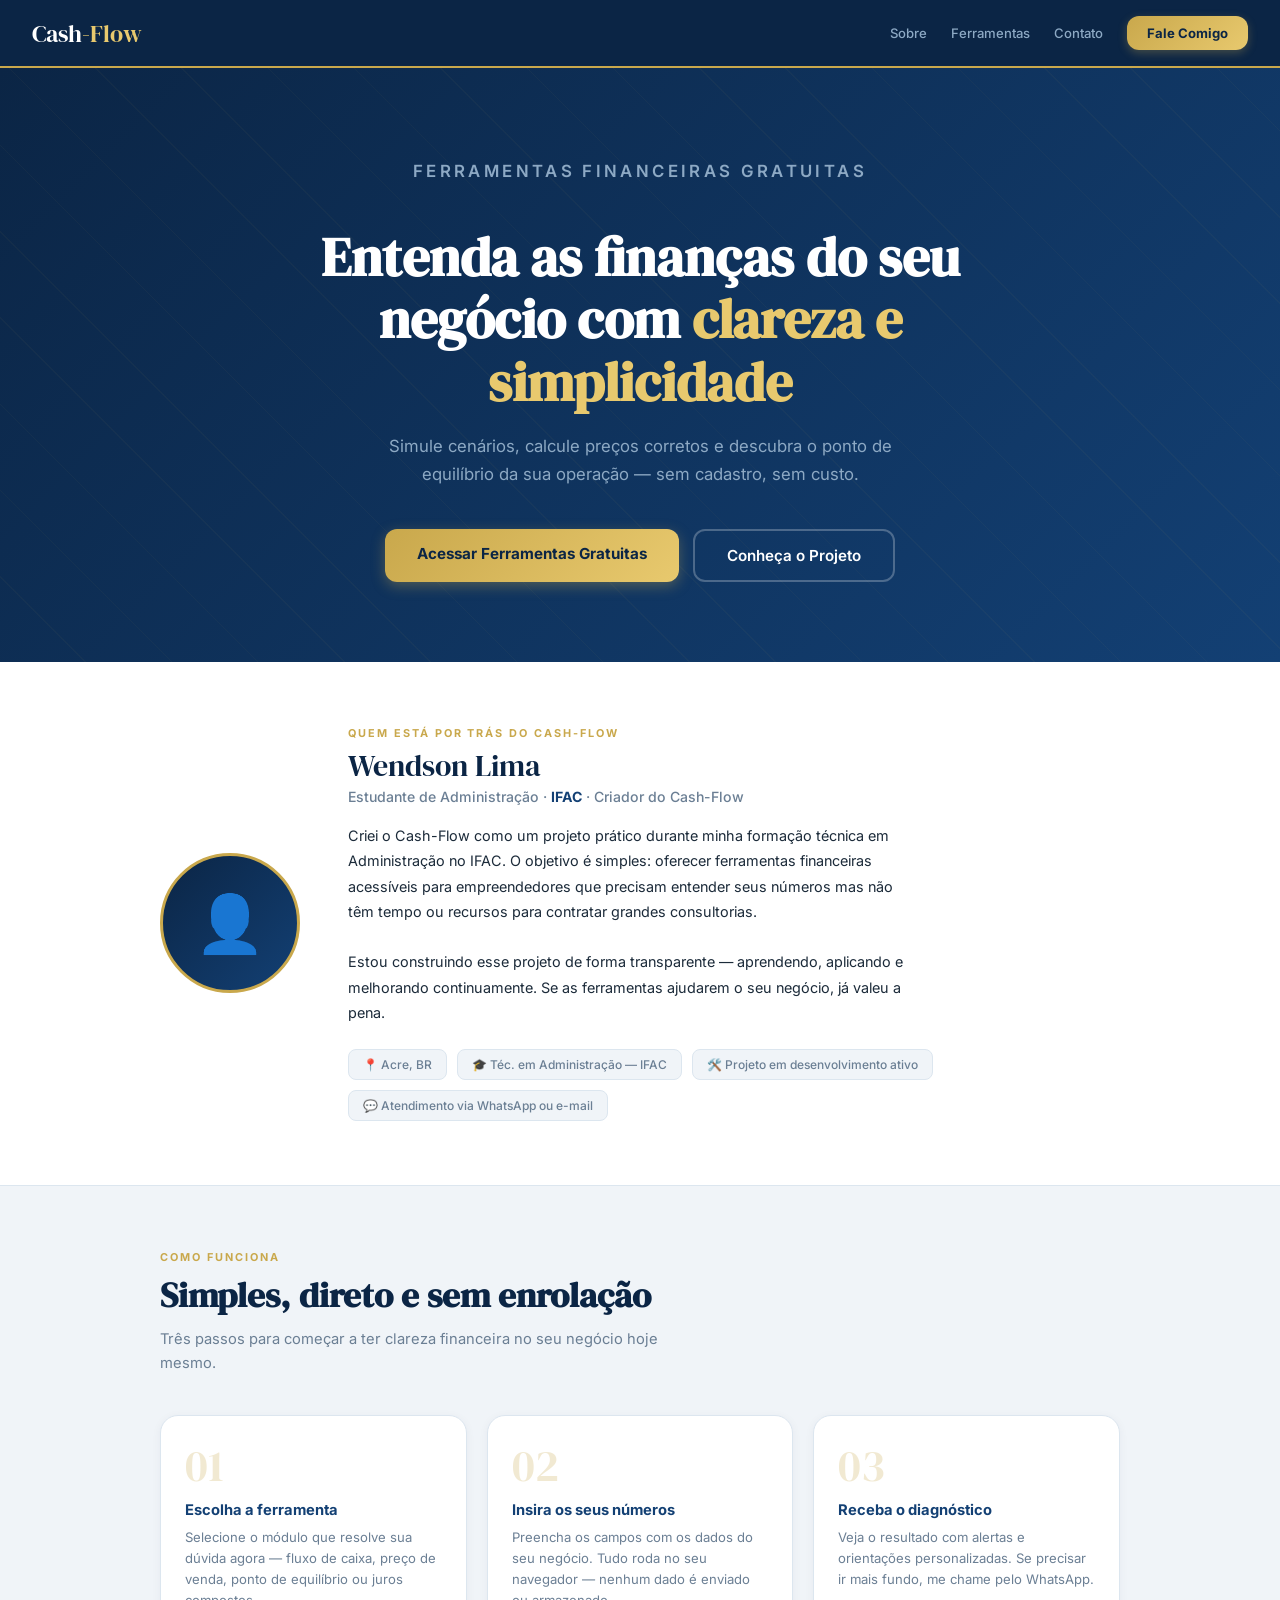
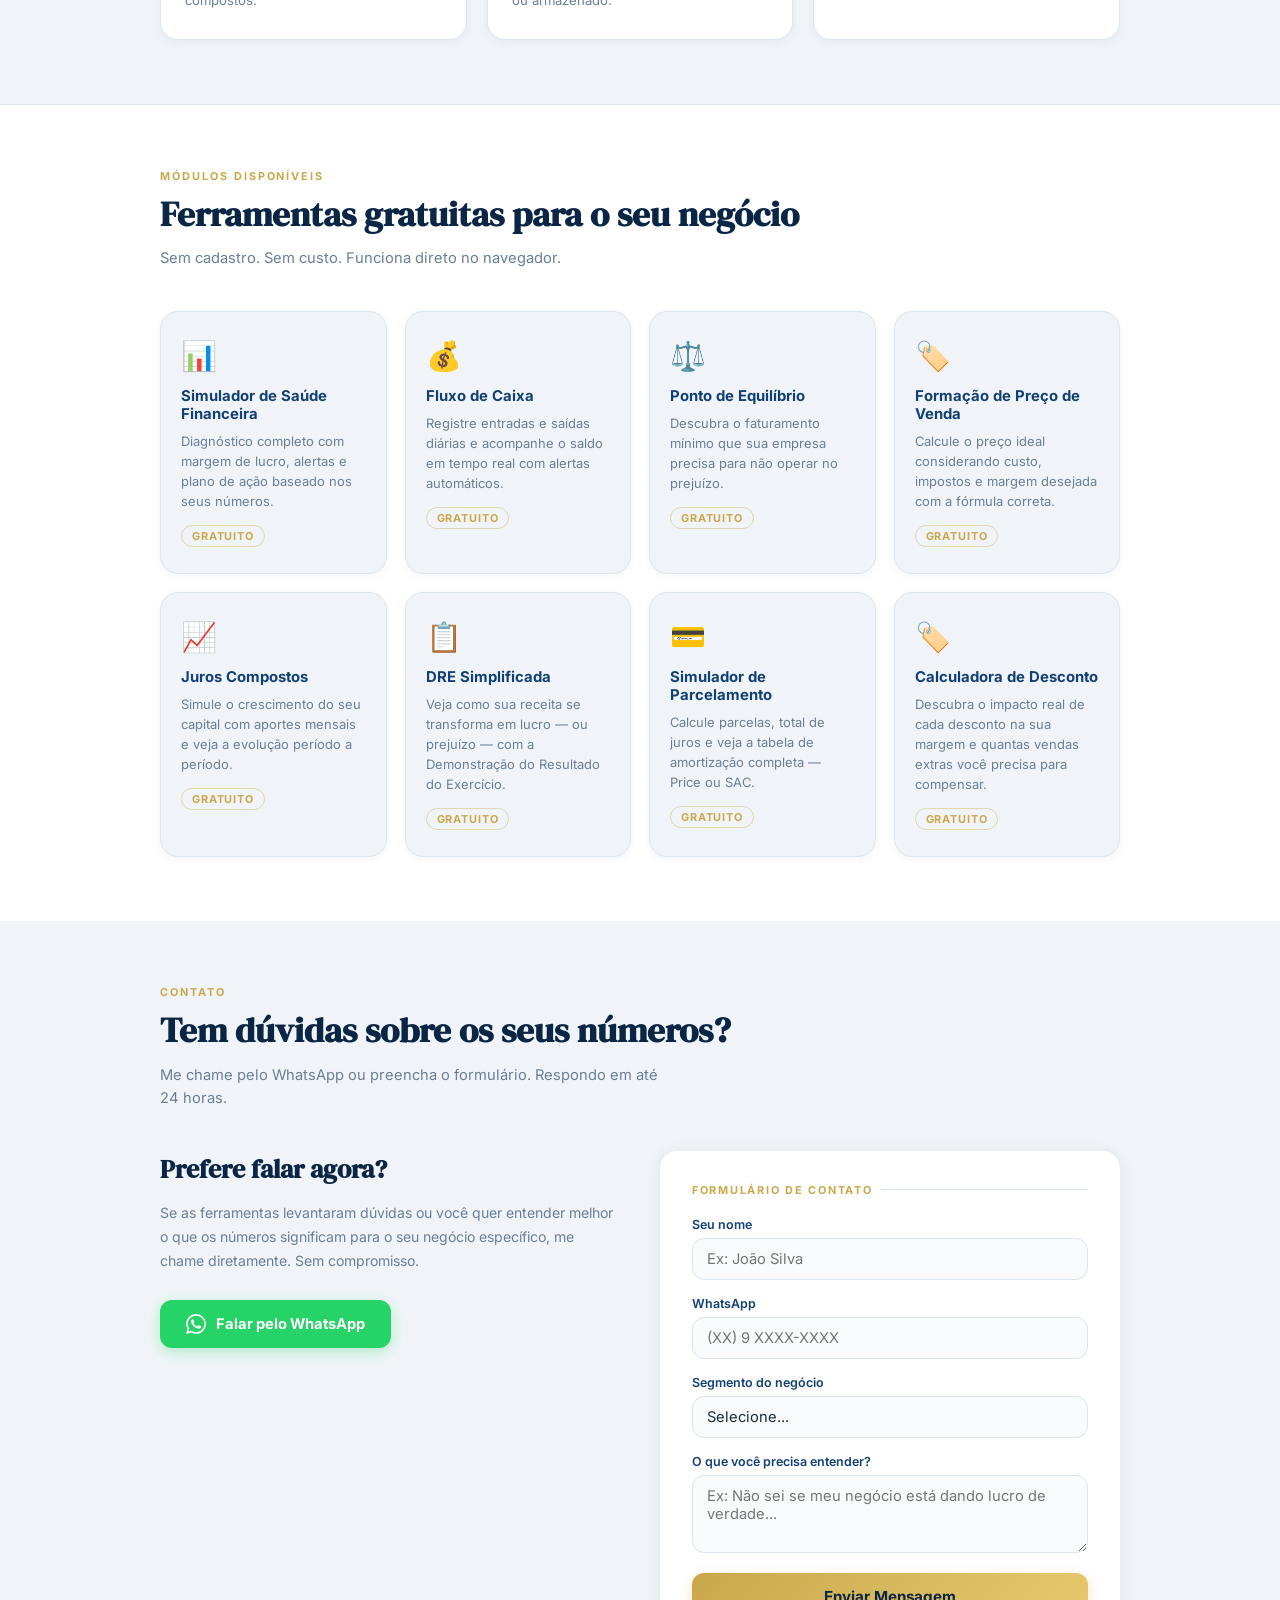
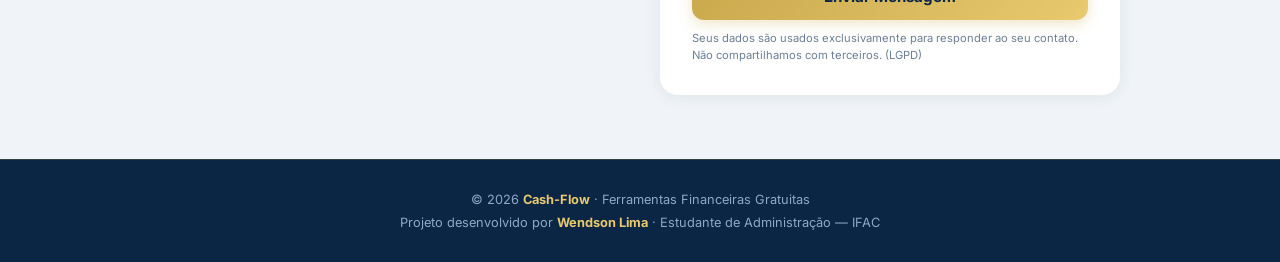
==== commit 24330816: "Update index.html" ====
--- a/index.html
+++ b/index.html
@@ -401,6 +401,12 @@
           <div class="tool-icon">💳</div>
           <h3>Simulador de Parcelamento</h3>
           <p>Calcule parcelas, total de juros e veja a tabela de amortização completa — Price ou SAC.</p>
+          <span class="tool-badge">Gratuito</span>
+        </a>
+        <a href="calculadora-desconto.html" class="tool-card">
+          <div class="tool-icon">🏷️</div>
+          <h3>Calculadora de Desconto</h3>
+          <p>Descubra o impacto real de cada desconto na sua margem e quantas vendas extras você precisa para compensar.</p>
           <span class="tool-badge">Gratuito</span>
         </a>
       </div>
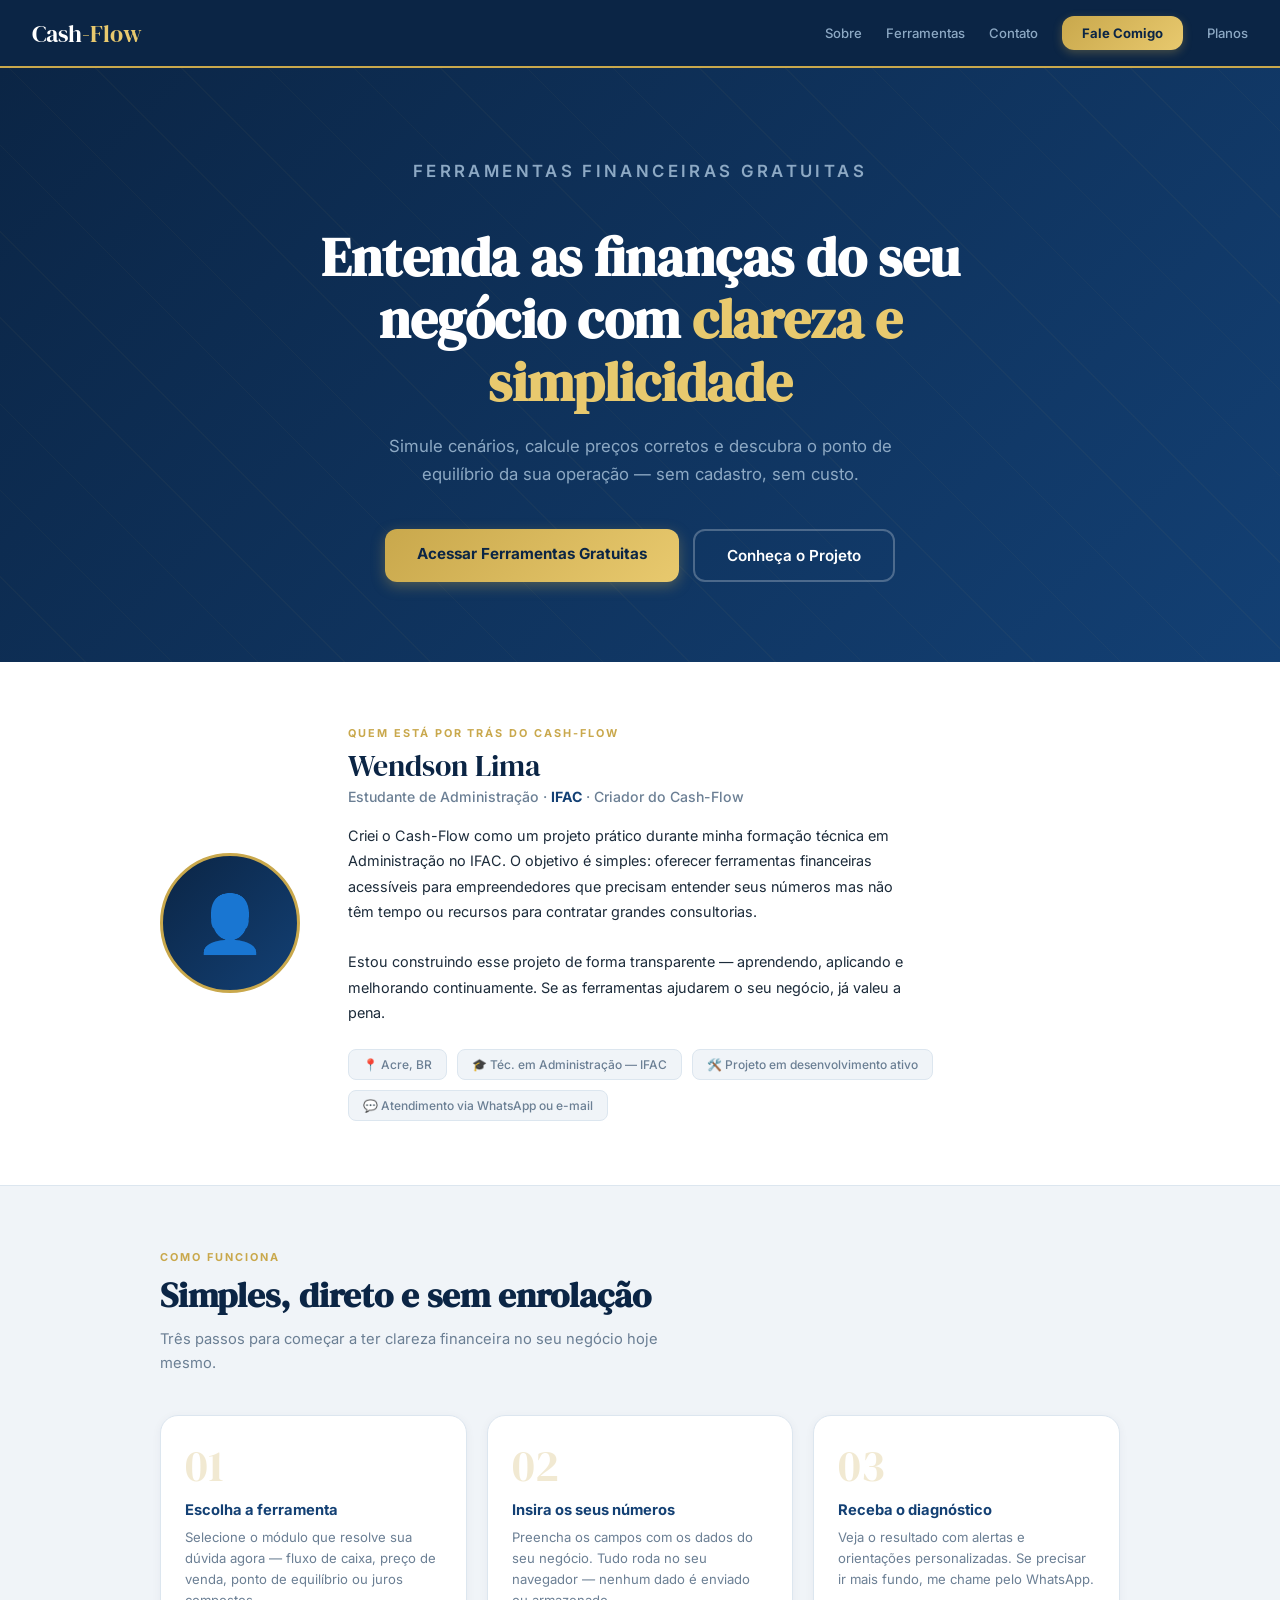
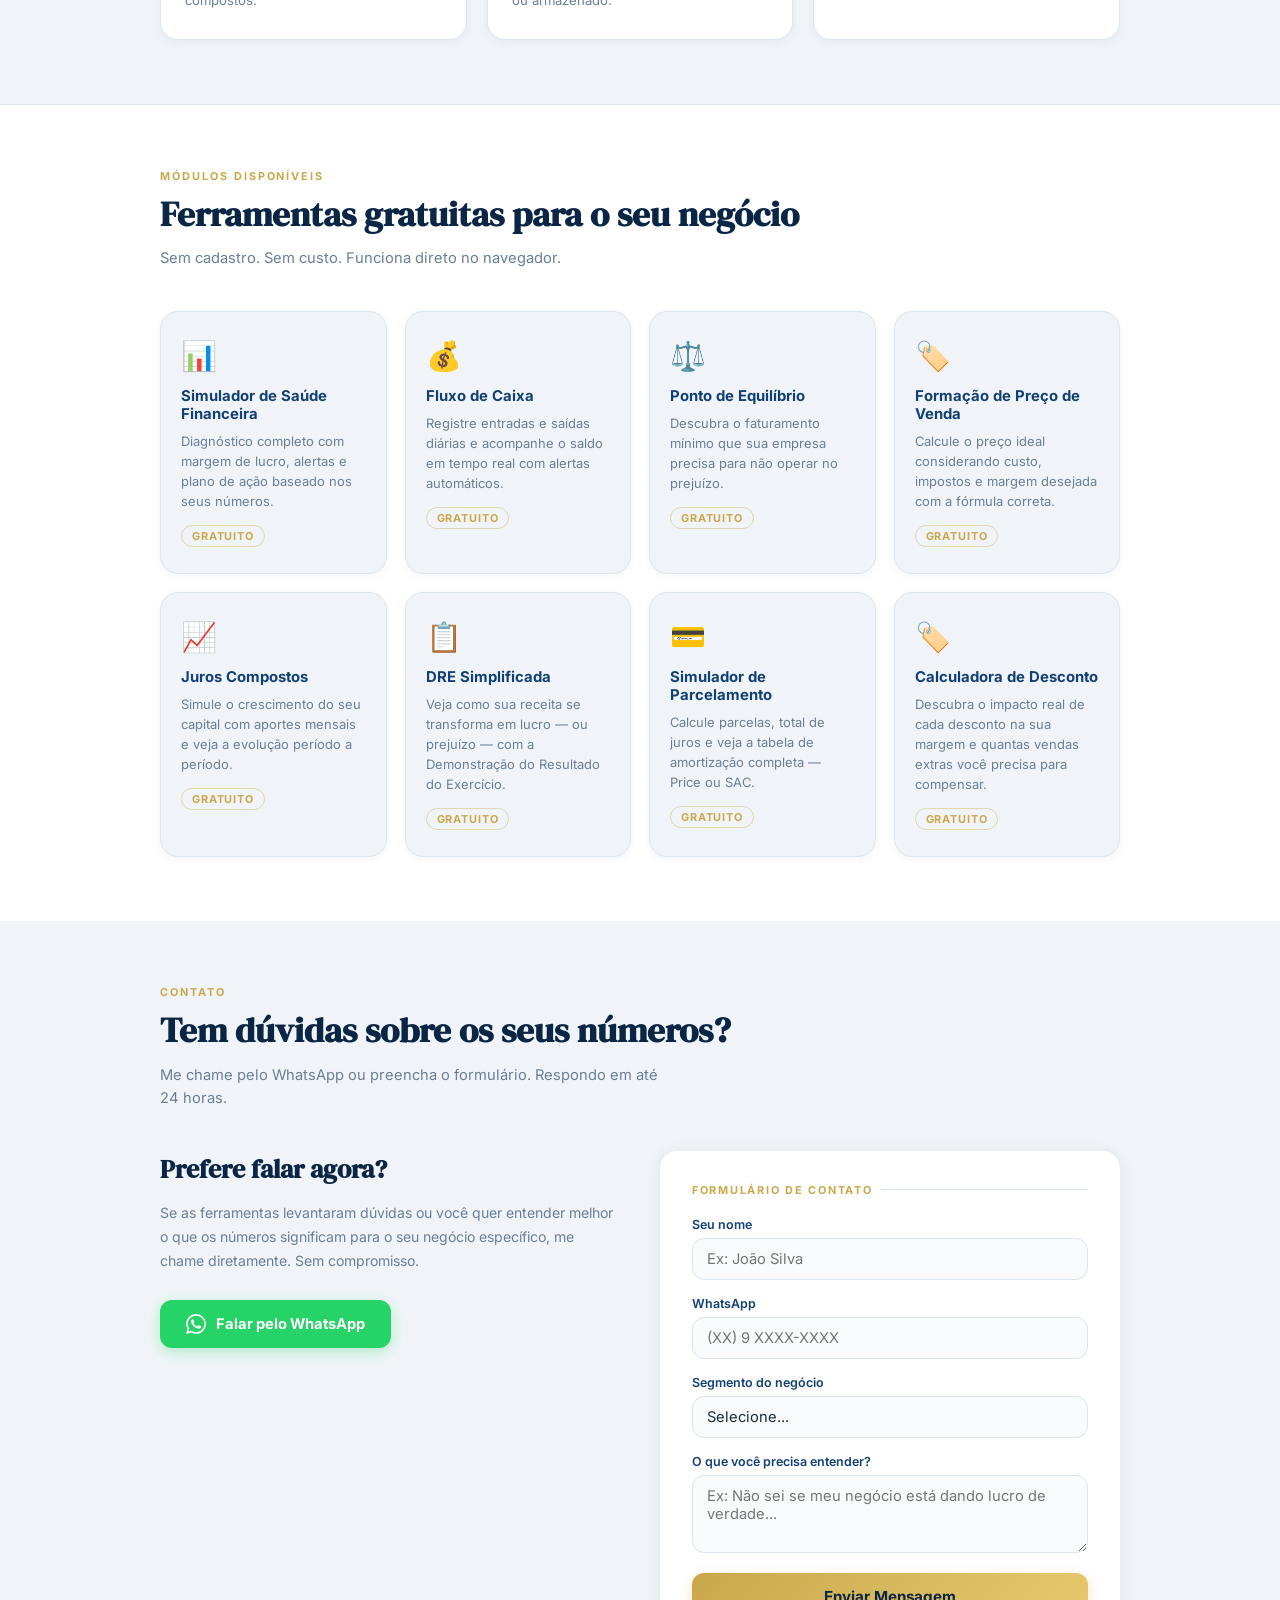
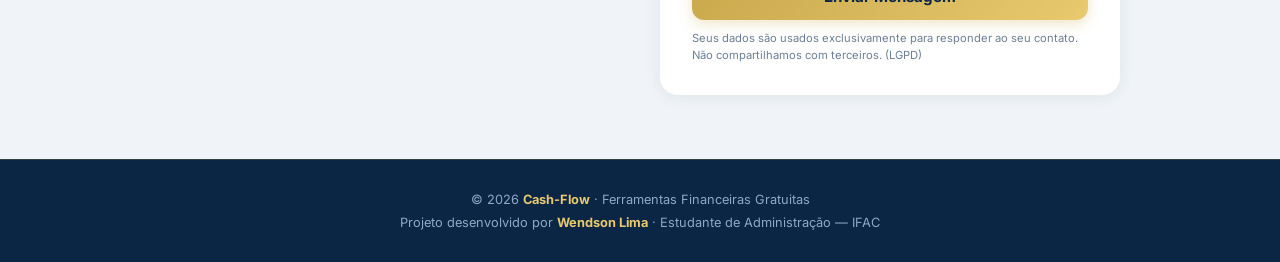
==== commit e341a889: "Update index.html" ====
--- a/index.html
+++ b/index.html
@@ -284,6 +284,7 @@
       <a href="#ferramentas" class="nav-link">Ferramentas</a>
       <a href="#contato" class="nav-link">Contato</a>
       <a href="#contato" class="nav-cta">Fale Comigo</a>
+      <a href="planos.html" class="nav-link">Planos</a>
     </nav>
   </header>
 
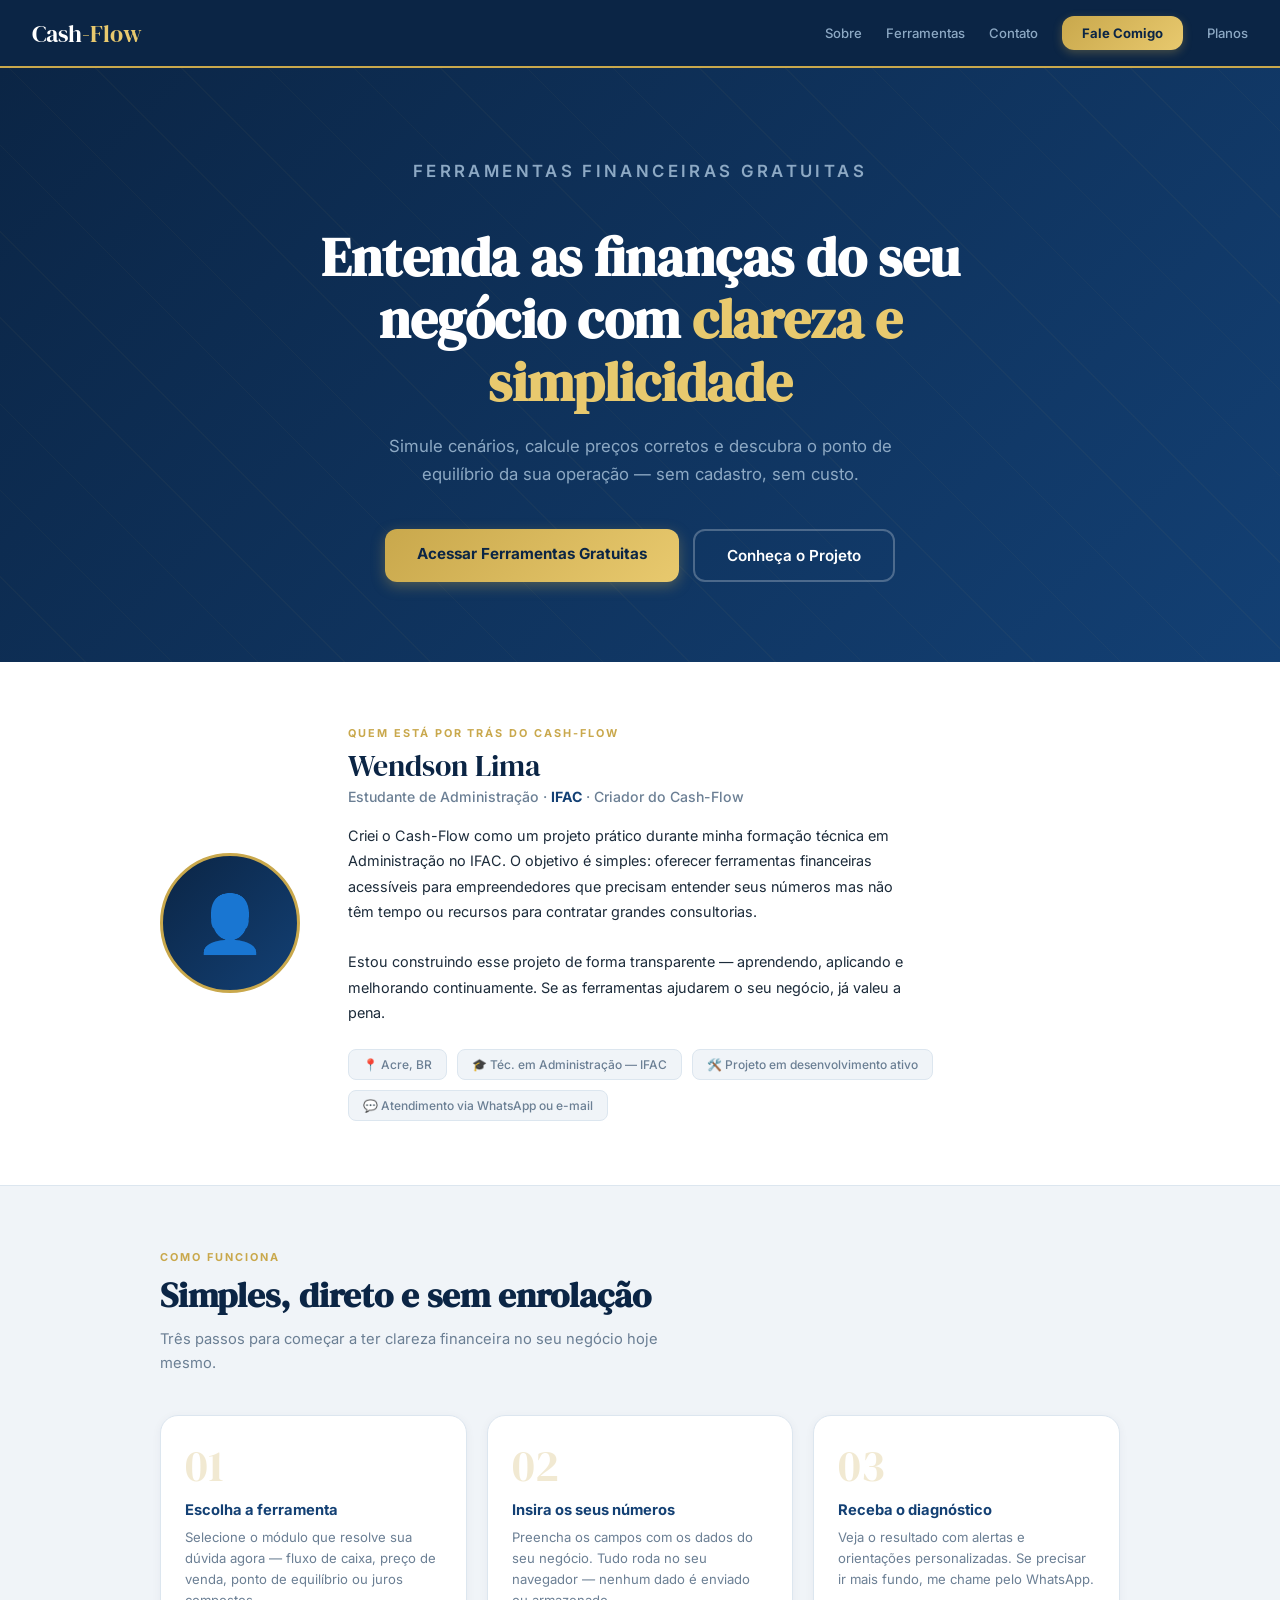
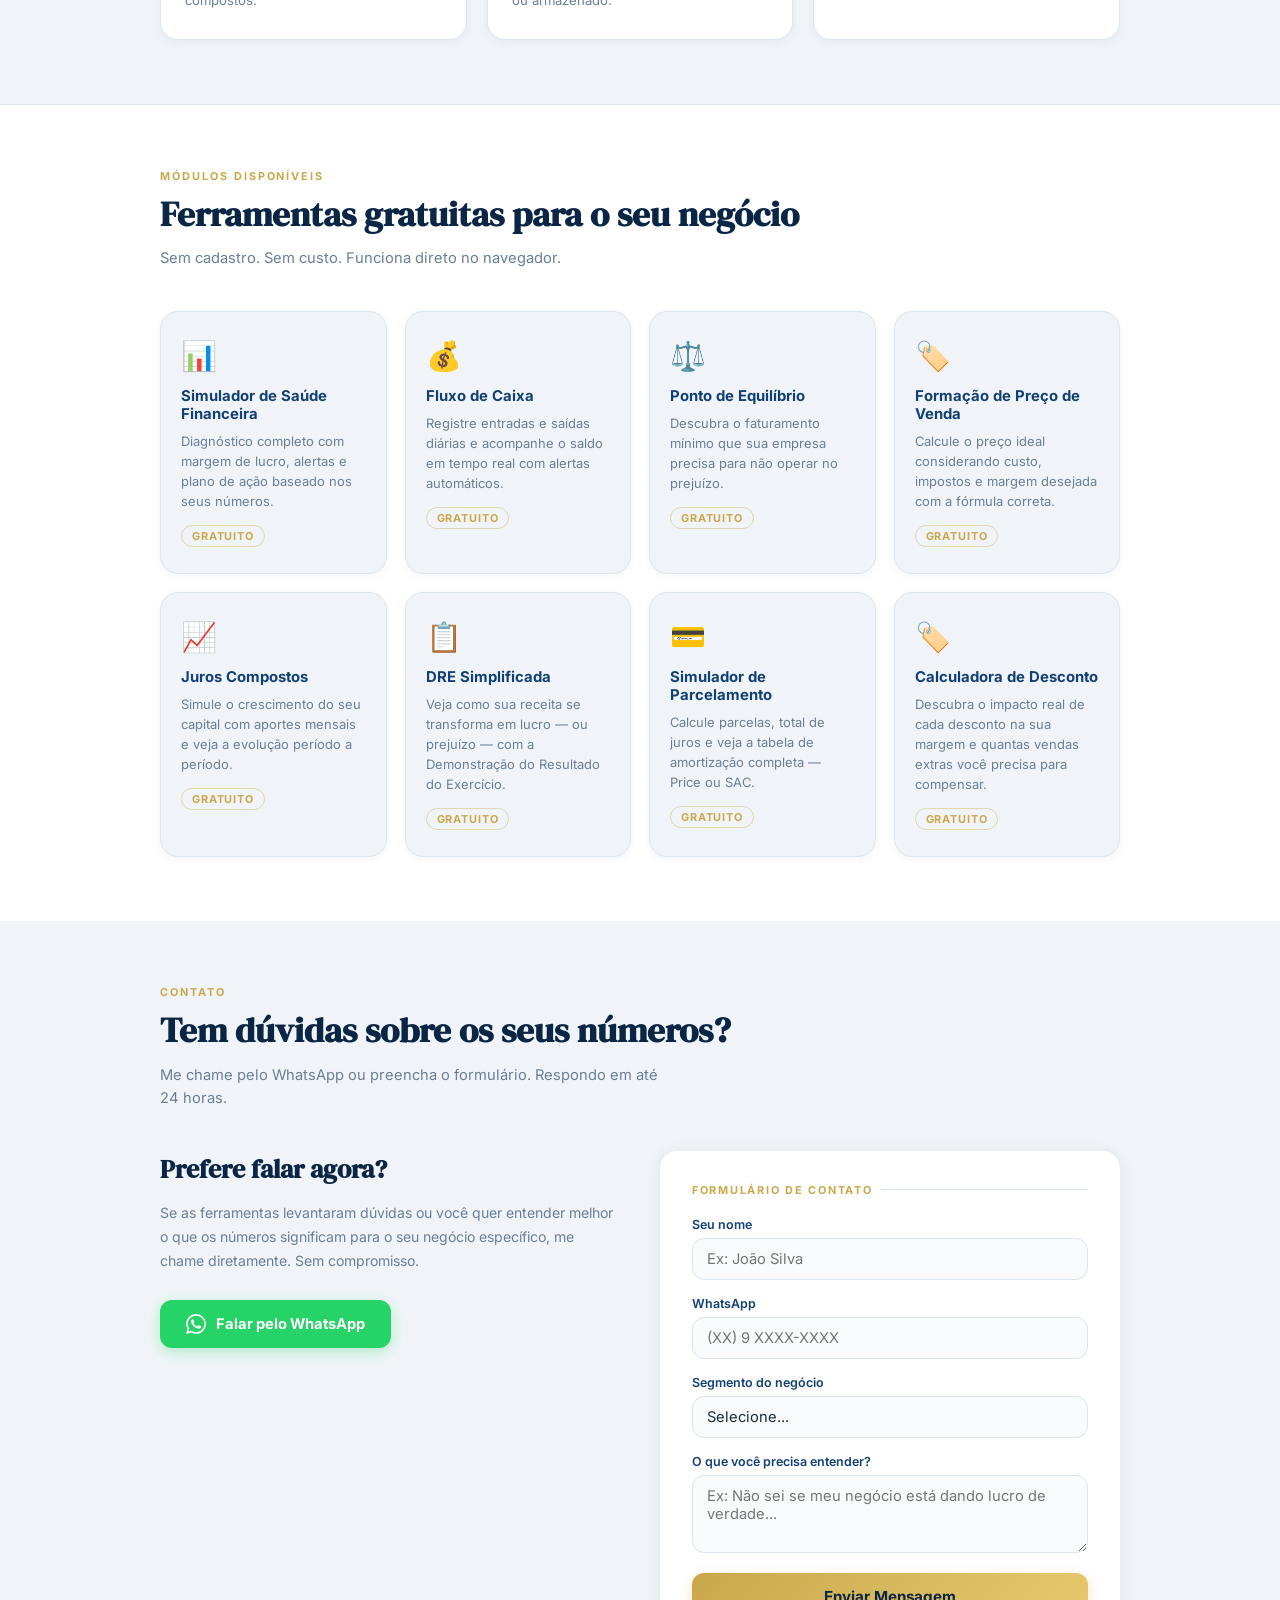
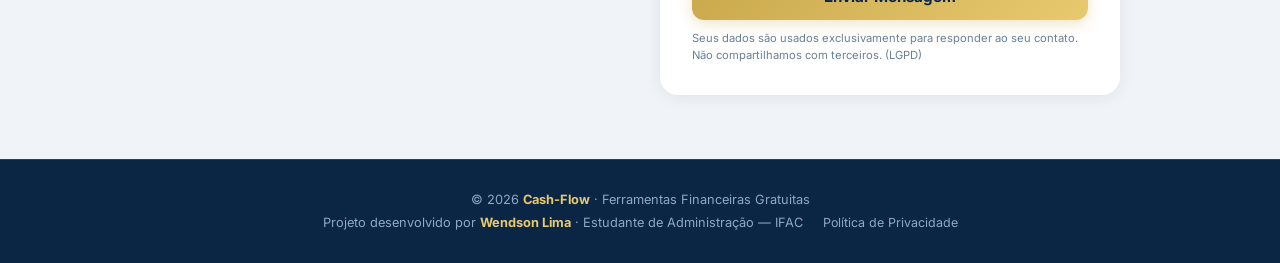
==== commit 50368a11: "Update index.html" ====
--- a/index.html
+++ b/index.html
@@ -429,7 +429,7 @@
             para o seu negócio específico, me chame diretamente. Sem compromisso.
           </p>
           <!-- PREENCHA: substitua pelo seu número (DDI+DDD+número) -->
-          <a href="https://wa.me/5568999999999?text=Olá%20Wendson!%20Vi%20o%20site%20Cash-Flow%20e%20gostaria%20de%20tirar%20uma%20dúvida%20sobre%20as%20finanças%20do%20meu%20negócio." class="btn-whatsapp" target="_blank" rel="noopener">
+          <a href="https://wa.me/5568999257460?text=Olá%20Wendson!%20Vi%20o%20site%20Cash-Flow%20e%20gostaria%20de%20tirar%20uma%20dúvida%20sobre%20as%20finanças%20do%20meu%20negócio." class="btn-whatsapp" target="_blank" rel="noopener">
             <svg width="20" height="20" viewBox="0 0 24 24" fill="currentColor">
               <path d="M17.472 14.382c-.297-.149-1.758-.867-2.03-.967-.273-.099-.471-.148-.67.15-.197.297-.767.966-.94 1.164-.173.199-.347.223-.644.075-.297-.15-1.255-.463-2.39-1.475-.883-.788-1.48-1.761-1.653-2.059-.173-.297-.018-.458.13-.606.134-.133.298-.347.446-.52.149-.174.198-.298.298-.497.099-.198.05-.371-.025-.52-.075-.149-.669-1.612-.916-2.207-.242-.579-.487-.5-.669-.51-.173-.008-.371-.01-.57-.01-.198 0-.52.074-.792.372-.272.297-1.04 1.016-1.04 2.479 0 1.462 1.065 2.875 1.213 3.074.149.198 2.096 3.2 5.077 4.487.709.306 1.262.489 1.694.625.712.227 1.36.195 1.871.118.571-.085 1.758-.719 2.006-1.413.248-.694.248-1.289.173-1.413-.074-.124-.272-.198-.57-.347m-5.421 7.403h-.004a9.87 9.87 0 01-5.031-1.378l-.361-.214-3.741.982.998-3.648-.235-.374a9.86 9.86 0 01-1.51-5.26c.001-5.45 4.436-9.884 9.888-9.884 2.64 0 5.122 1.03 6.988 2.898a9.825 9.825 0 012.893 6.994c-.003 5.45-4.437 9.884-9.885 9.884m8.413-18.297A11.815 11.815 0 0012.05 0C5.495 0 .16 5.335.157 11.892c0 2.096.547 4.142 1.588 5.945L.057 24l6.305-1.654a11.882 11.882 0 005.683 1.448h.005c6.554 0 11.89-5.335 11.893-11.893a11.821 11.821 0 00-3.48-8.413z"/>
             </svg>
@@ -476,6 +476,7 @@
     <p>
       &copy; 2026 <strong>Cash-Flow</strong> · Ferramentas Financeiras Gratuitas<br>
       Projeto desenvolvido por <strong>Wendson Lima</strong> · Estudante de Administração — IFAC
+    <a href="privacidade.html" style="color:#8da9c4;font-size:0.78rem;text-decoration:none;margin-left:16px;">Política de Privacidade</a>
     </p>
   </footer>
 
@@ -499,7 +500,7 @@
         `📝 O que preciso entender:\n${mensagem || 'Não informado'}`;
 
       // PREENCHA: substitua pelo seu número real
-      const numero = '5568999999999';
+      const numero = '5568999257460';
       window.open(`https://wa.me/${numero}?text=${encodeURIComponent(texto)}`, '_blank');
     }
   </script>
